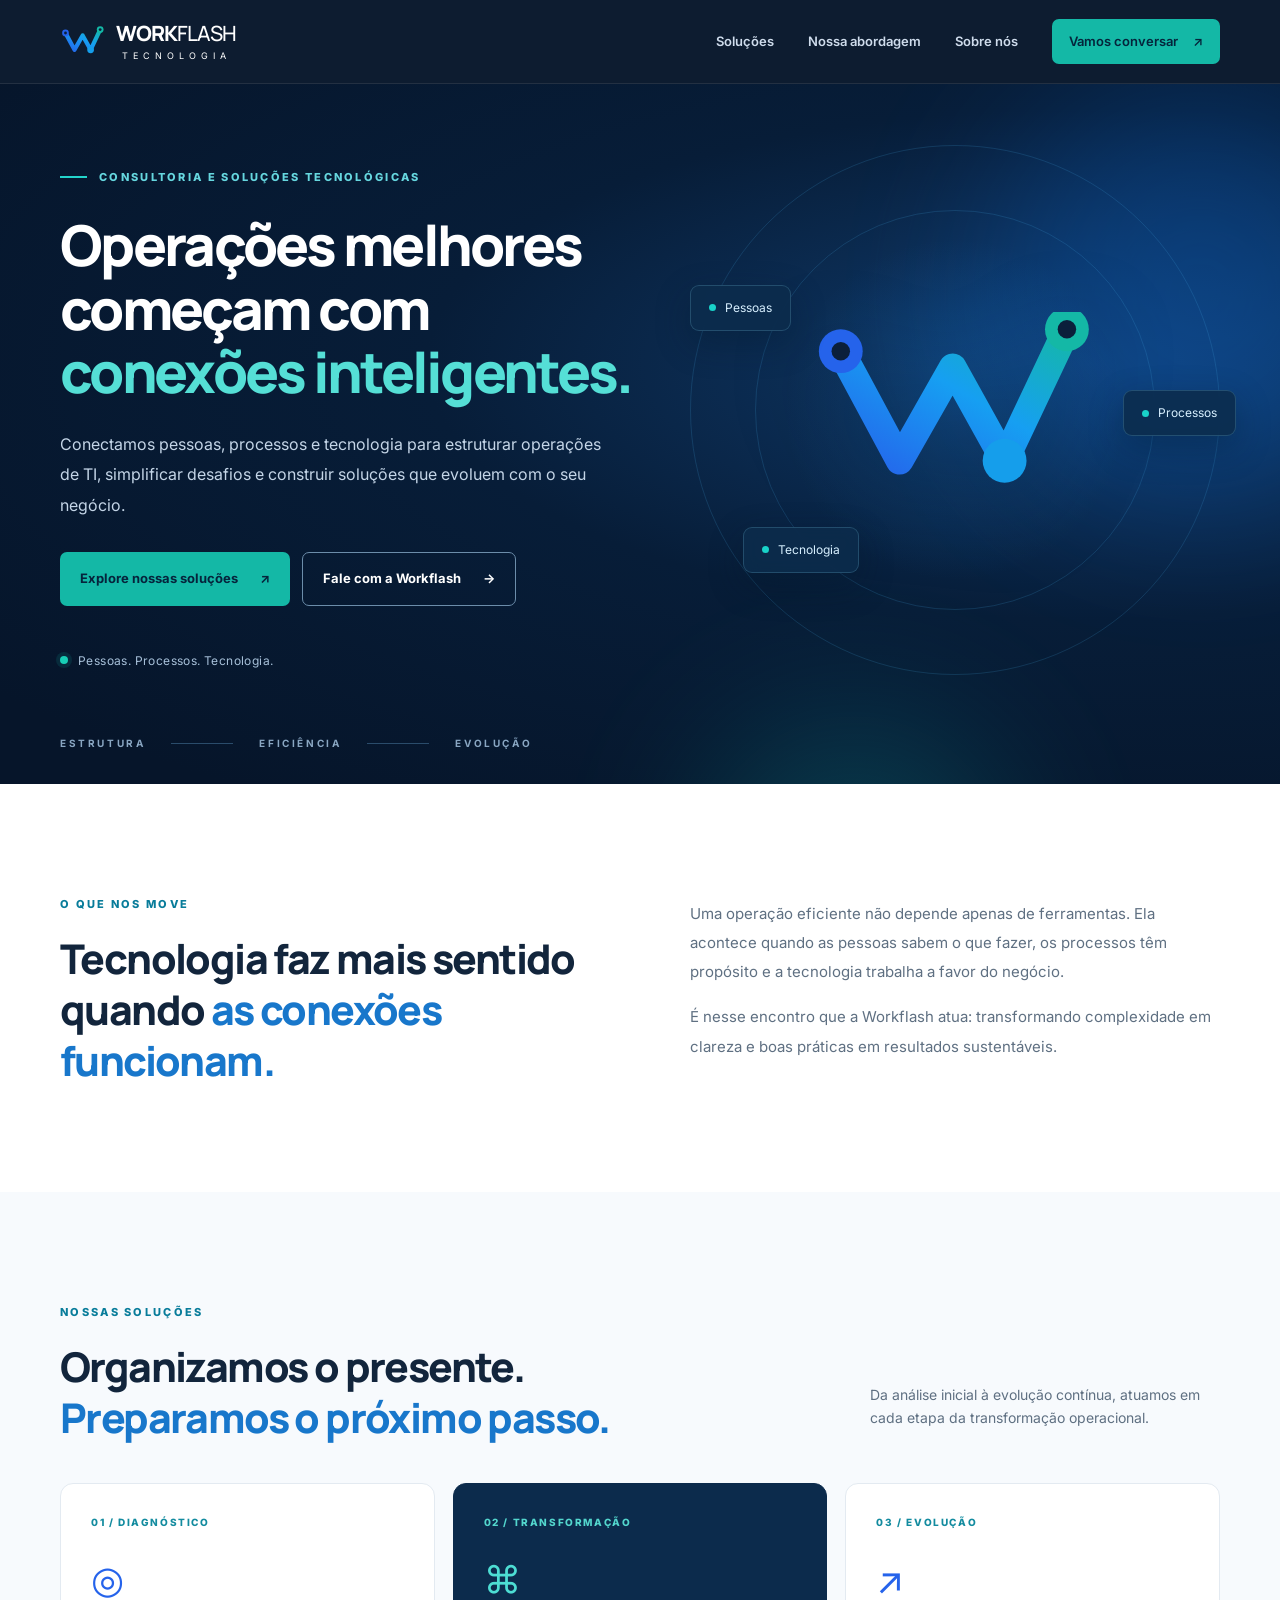
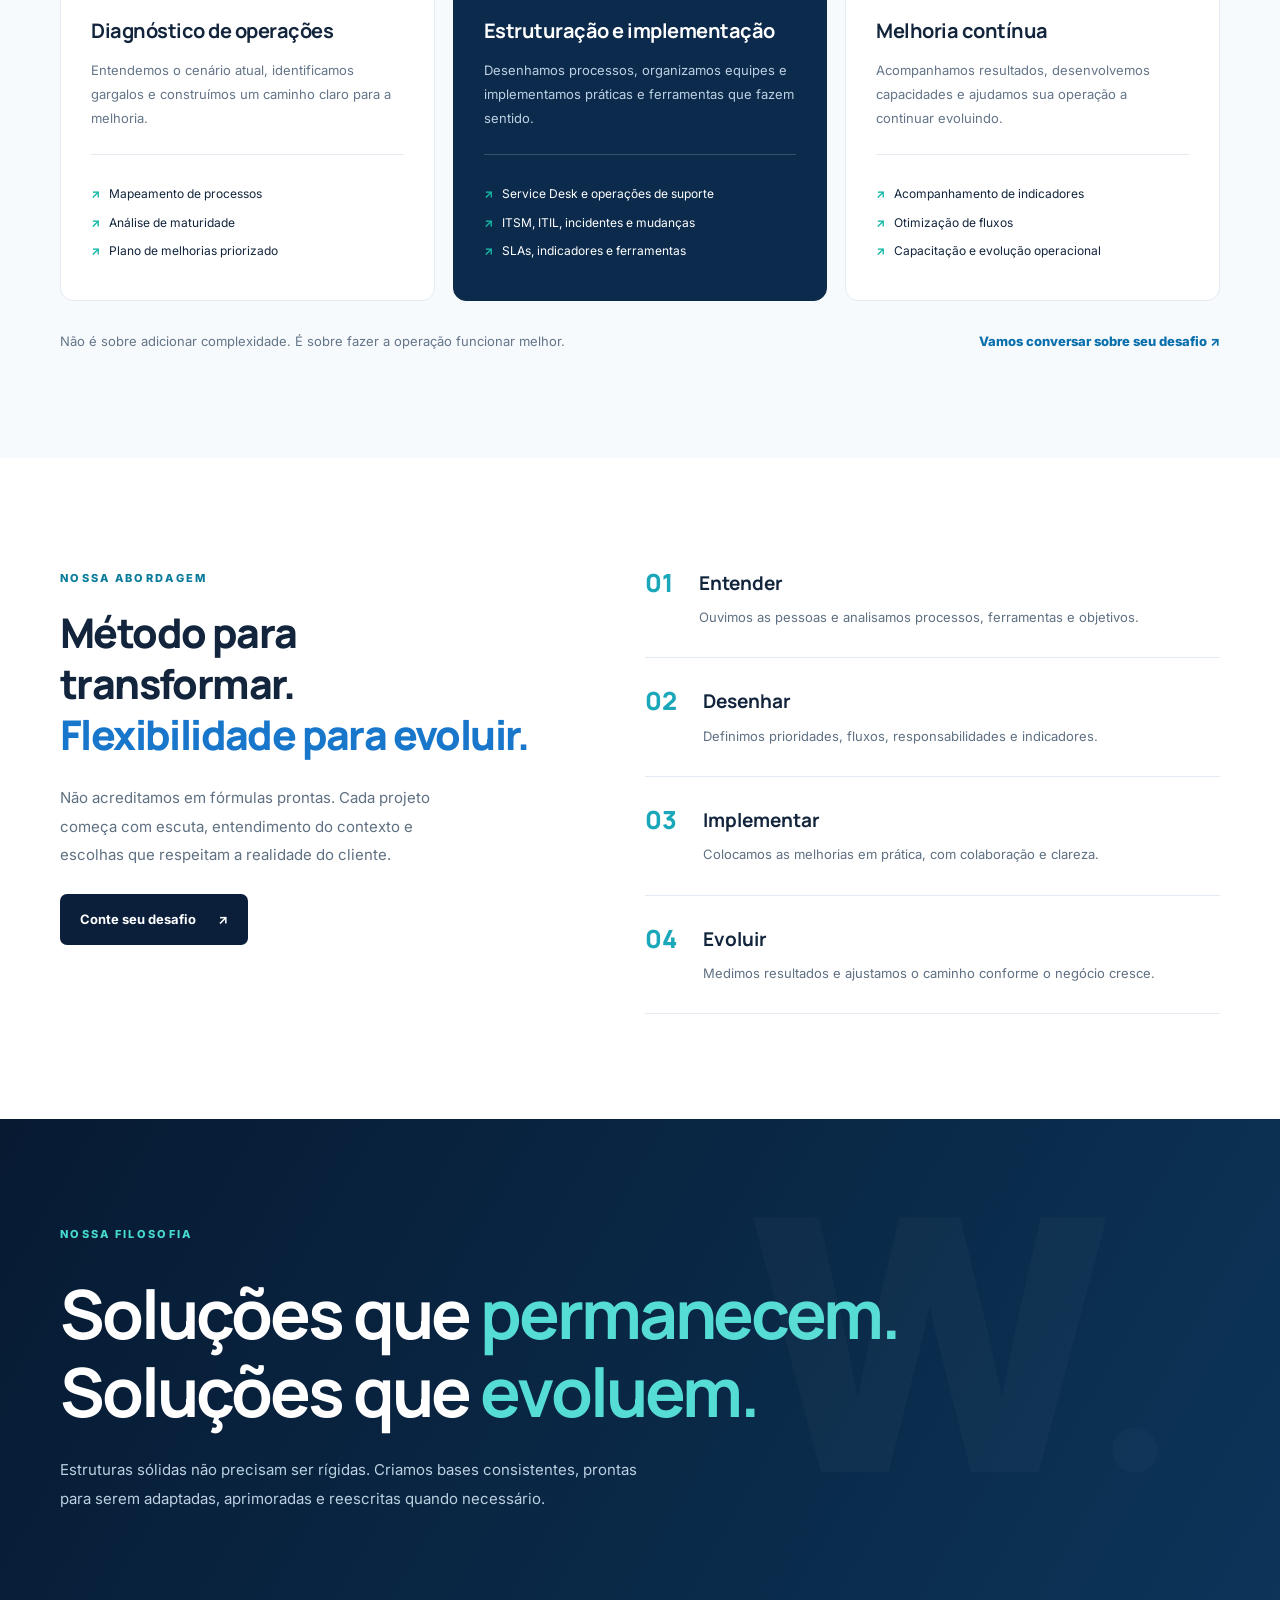
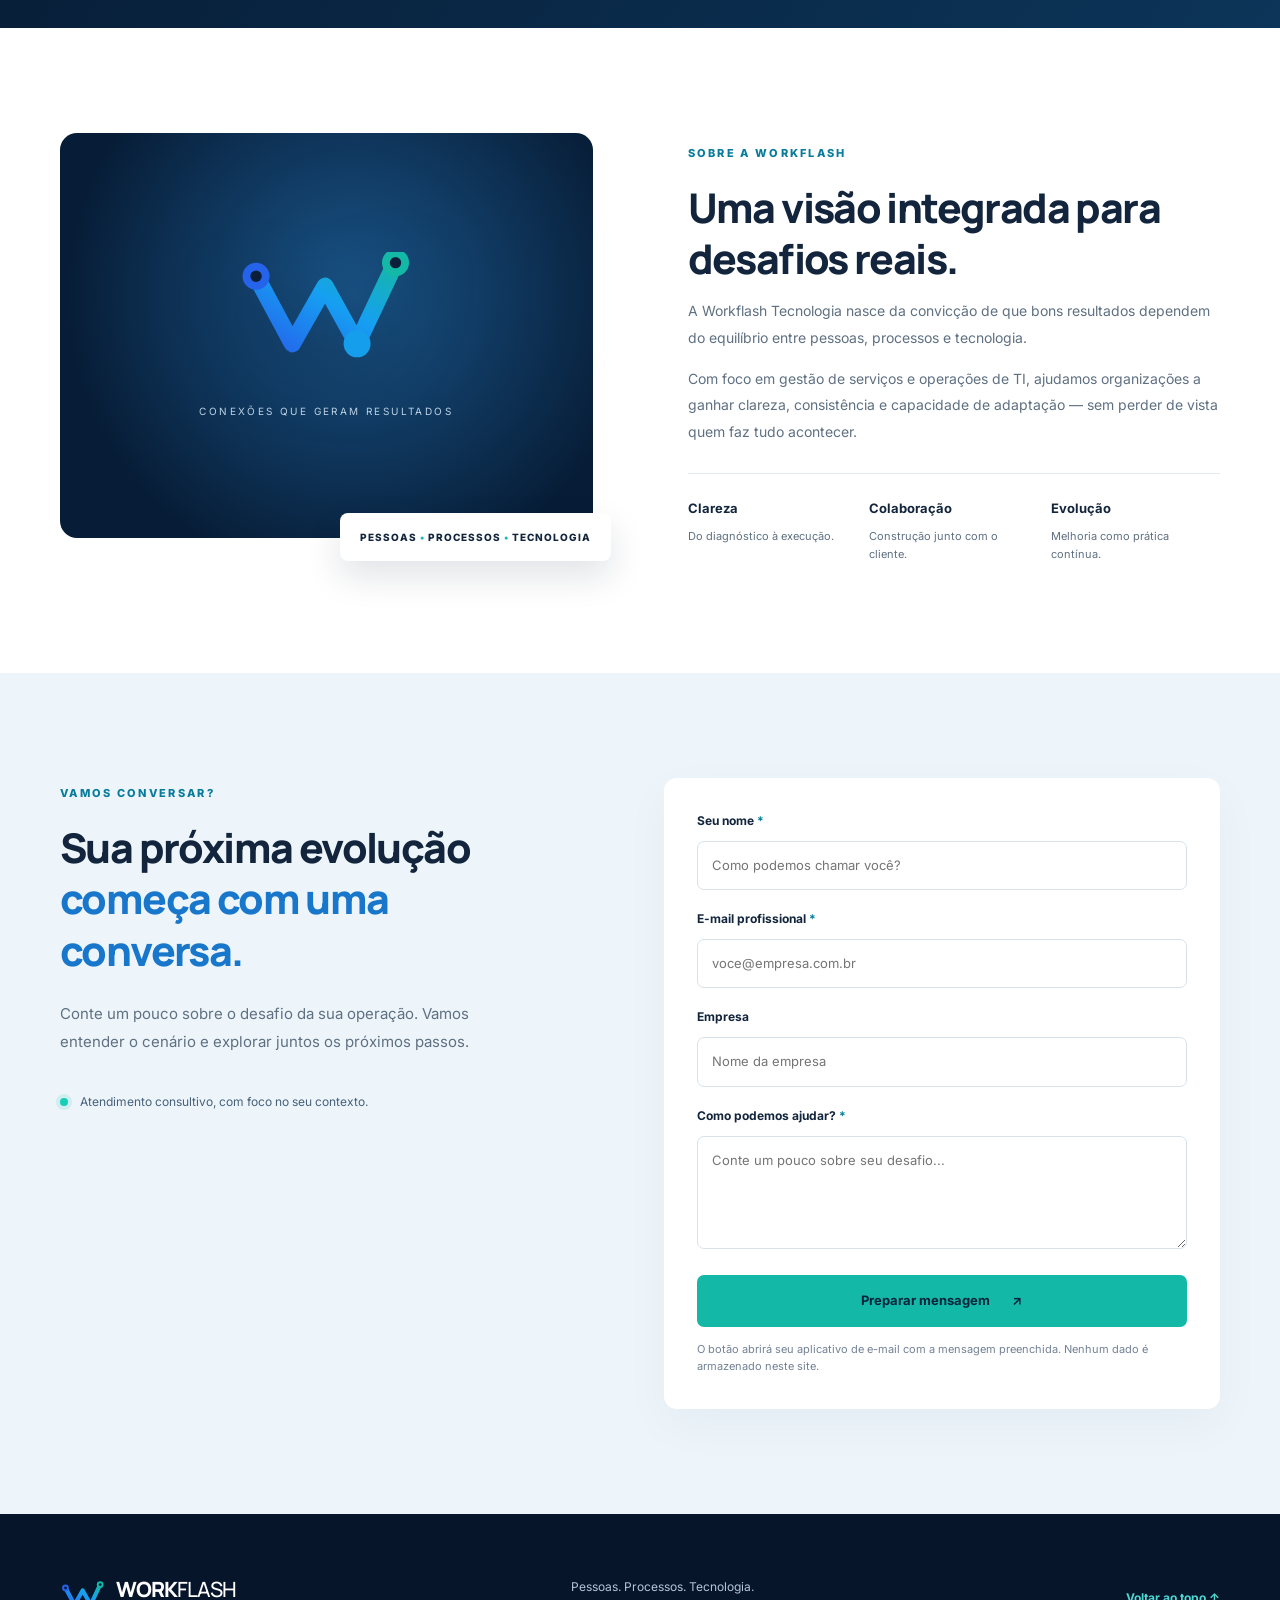
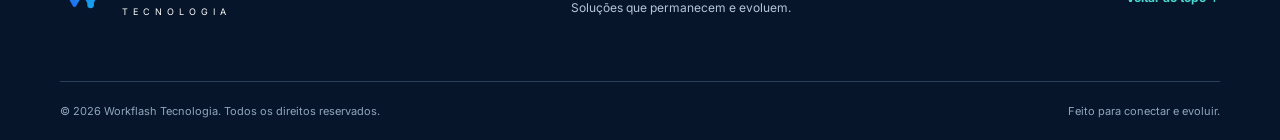
==== index.html @ 6bf83432 "Add files via upload" ====
<!doctype html>
<html lang="pt-BR">
<head>
  <meta charset="utf-8">
  <meta name="viewport" content="width=device-width, initial-scale=1">
  <meta name="theme-color" content="#0B1F3B">
  <meta name="description" content="A Workflash Tecnologia conecta pessoas, processos e tecnologia para estruturar e evoluir operações de TI. Conheça nossas soluções em ITSM, suporte e melhoria contínua.">
  <meta property="og:title" content="Workflash Tecnologia | Pessoas. Processos. Tecnologia.">
  <meta property="og:description" content="Soluções que permanecem e evoluem. Consultoria em processos e operações de TI.">
  <meta property="og:type" content="website">
  <title>Workflash Tecnologia | Soluções que permanecem e evoluem</title>
  <link rel="icon" type="image/svg+xml" href="assets/favicon.svg">
  <link rel="preconnect" href="https://fonts.googleapis.com">
  <link rel="preconnect" href="https://fonts.gstatic.com" crossorigin>
  <link href="https://fonts.googleapis.com/css2?family=Inter:wght@400;500;600;700&family=Manrope:wght@400;500;600;700;800&display=swap" rel="stylesheet">
  <link rel="stylesheet" href="styles.css">
  <script defer src="script.js"></script>
</head>
<body>
  <a class="skip-link" href="#conteudo">Pular para o conteúdo</a>
  <header class="site-header" id="topo">
    <div class="container header-inner">
      <a href="#topo" class="brand" aria-label="Workflash Tecnologia — início">
        <img src="assets/logo-symbol.svg" alt="" width="45" height="45">
        <span class="brand-type"><strong>WORK<span>FLASH</span></strong><small>TECNOLOGIA</small></span>
      </a>
      <button class="menu-toggle" type="button" aria-expanded="false" aria-controls="main-nav" aria-label="Abrir menu"><span></span><span></span><span></span></button>
      <nav class="main-nav" id="main-nav" aria-label="Navegação principal">
        <a href="#solucoes">Soluções</a><a href="#abordagem">Nossa abordagem</a><a href="#sobre">Sobre nós</a><a href="#contato" class="nav-cta">Vamos conversar <span aria-hidden="true">↗</span></a>
      </nav>
    </div>
  </header>
  <main id="conteudo">
    <section class="hero" aria-labelledby="hero-title">
      <div class="hero-glow hero-glow-one"></div><div class="hero-glow hero-glow-two"></div>
      <div class="container hero-grid">
        <div class="hero-copy">
          <span class="eyebrow"><span class="eyebrow-line"></span> CONSULTORIA E SOLUÇÕES TECNOLÓGICAS</span>
          <h1 id="hero-title">Operações melhores começam com <em>conexões inteligentes.</em></h1>
          <p>Conectamos pessoas, processos e tecnologia para estruturar operações de TI, simplificar desafios e construir soluções que evoluem com o seu negócio.</p>
          <div class="hero-actions"><a class="button button-primary" href="#solucoes">Explore nossas soluções <span aria-hidden="true">↗</span></a><a class="button button-outline" href="#contato">Fale com a Workflash <span aria-hidden="true">→</span></a></div>
          <div class="hero-foot"><span class="status-dot"></span> Pessoas. Processos. Tecnologia.</div>
        </div>
        <div class="hero-art" aria-hidden="true">
          <div class="orbit orbit-one"></div><div class="orbit orbit-two"></div>
          <div class="art-halo"></div><img class="hero-mark" src="assets/logo-symbol.svg" alt="">
          <div class="floating-chip chip-one"><span class="chip-dot"></span> Pessoas</div>
          <div class="floating-chip chip-two"><span class="chip-dot"></span> Processos</div>
          <div class="floating-chip chip-three"><span class="chip-dot"></span> Tecnologia</div>
        </div>
      </div>
      <div class="container hero-bottom"><span>ESTRUTURA</span><span class="line"></span><span>EFICIÊNCIA</span><span class="line"></span><span>EVOLUÇÃO</span></div>
    </section>
    <section class="intro section-pad" aria-labelledby="intro-title"><div class="container intro-grid"><div><span class="section-label">O QUE NOS MOVE</span><h2 id="intro-title">Tecnologia faz mais sentido quando <span>as conexões funcionam.</span></h2></div><div class="intro-text"><p>Uma operação eficiente não depende apenas de ferramentas. Ela acontece quando as pessoas sabem o que fazer, os processos têm propósito e a tecnologia trabalha a favor do negócio.</p><p>É nesse encontro que a Workflash atua: transformando complexidade em clareza e boas práticas em resultados sustentáveis.</p></div></div></section>
    <section class="solutions section-pad" id="solucoes" aria-labelledby="solutions-title"><div class="container"><div class="section-heading"><div><span class="section-label">NOSSAS SOLUÇÕES</span><h2 id="solutions-title">Organizamos o presente.<br><span>Preparamos o próximo passo.</span></h2></div><p>Da análise inicial à evolução contínua, atuamos em cada etapa da transformação operacional.</p></div><div class="cards"><article class="service-card"><div class="card-number">01 / DIAGNÓSTICO</div><div class="card-icon">◎</div><h3>Diagnóstico de operações</h3><p>Entendemos o cenário atual, identificamos gargalos e construímos um caminho claro para a melhoria.</p><ul><li>Mapeamento de processos</li><li>Análise de maturidade</li><li>Plano de melhorias priorizado</li></ul></article><article class="service-card featured"><div class="card-number">02 / TRANSFORMAÇÃO</div><div class="card-icon">⌘</div><h3>Estruturação e implementação</h3><p>Desenhamos processos, organizamos equipes e implementamos práticas e ferramentas que fazem sentido.</p><ul><li>Service Desk e operações de suporte</li><li>ITSM, ITIL, incidentes e mudanças</li><li>SLAs, indicadores e ferramentas</li></ul></article><article class="service-card"><div class="card-number">03 / EVOLUÇÃO</div><div class="card-icon">↗</div><h3>Melhoria contínua</h3><p>Acompanhamos resultados, desenvolvemos capacidades e ajudamos sua operação a continuar evoluindo.</p><ul><li>Acompanhamento de indicadores</li><li>Otimização de fluxos</li><li>Capacitação e evolução operacional</li></ul></article></div><div class="solutions-bottom"><span>Não é sobre adicionar complexidade. É sobre fazer a operação funcionar melhor.</span><a href="#contato" class="text-link">Vamos conversar sobre seu desafio <span aria-hidden="true">↗</span></a></div></div></section>
    <section class="approach section-pad" id="abordagem" aria-labelledby="approach-title"><div class="container approach-grid"><div><span class="section-label">NOSSA ABORDAGEM</span><h2 id="approach-title">Método para transformar.<br><span>Flexibilidade para evoluir.</span></h2><p>Não acreditamos em fórmulas prontas. Cada projeto começa com escuta, entendimento do contexto e escolhas que respeitam a realidade do cliente.</p><a href="#contato" class="button button-dark">Conte seu desafio <span aria-hidden="true">↗</span></a></div><div class="steps"><div class="step"><span>01</span><div><h3>Entender</h3><p>Ouvimos as pessoas e analisamos processos, ferramentas e objetivos.</p></div></div><div class="step"><span>02</span><div><h3>Desenhar</h3><p>Definimos prioridades, fluxos, responsabilidades e indicadores.</p></div></div><div class="step"><span>03</span><div><h3>Implementar</h3><p>Colocamos as melhorias em prática, com colaboração e clareza.</p></div></div><div class="step"><span>04</span><div><h3>Evoluir</h3><p>Medimos resultados e ajustamos o caminho conforme o negócio cresce.</p></div></div></div></div></section>
    <section class="statement"><div class="container statement-inner"><span class="section-label">NOSSA FILOSOFIA</span><h2>Soluções que <span>permanecem.</span><br>Soluções que <span>evoluem.</span></h2><p>Estruturas sólidas não precisam ser rígidas. Criamos bases consistentes, prontas para serem adaptadas, aprimoradas e reescritas quando necessário.</p><div class="statement-decoration" aria-hidden="true">W<span>●</span></div></div></section>
    <section class="about section-pad" id="sobre" aria-labelledby="about-title"><div class="container about-grid"><div class="about-visual" aria-hidden="true"><div class="about-panel"><img src="assets/logo-symbol.svg" alt=""><span>CONEXÕES QUE GERAM RESULTADOS</span></div><div class="about-tag">PESSOAS <span>•</span> PROCESSOS <span>•</span> TECNOLOGIA</div></div><div class="about-copy"><span class="section-label">SOBRE A WORKFLASH</span><h2 id="about-title">Uma visão integrada para desafios reais.</h2><p>A Workflash Tecnologia nasce da convicção de que bons resultados dependem do equilíbrio entre pessoas, processos e tecnologia.</p><p>Com foco em gestão de serviços e operações de TI, ajudamos organizações a ganhar clareza, consistência e capacidade de adaptação — sem perder de vista quem faz tudo acontecer.</p><div class="about-values"><div><strong>Clareza</strong><span>Do diagnóstico à execução.</span></div><div><strong>Colaboração</strong><span>Construção junto com o cliente.</span></div><div><strong>Evolução</strong><span>Melhoria como prática contínua.</span></div></div></div></div></section>
    <section class="contact section-pad" id="contato" aria-labelledby="contact-title"><div class="container contact-grid"><div><span class="section-label">VAMOS CONVERSAR?</span><h2 id="contact-title">Sua próxima evolução <span>começa com uma conversa.</span></h2><p>Conte um pouco sobre o desafio da sua operação. Vamos entender o cenário e explorar juntos os próximos passos.</p><div class="contact-note"><span class="status-dot"></span> Atendimento consultivo, com foco no seu contexto.</div></div><form id="contact-form" class="contact-form"><label for="name">Seu nome <span>*</span></label><input id="name" name="name" type="text" autocomplete="name" required maxlength="120" placeholder="Como podemos chamar você?"><label for="email">E-mail profissional <span>*</span></label><input id="email" name="email" type="email" autocomplete="email" required maxlength="200" placeholder="voce@empresa.com.br"><label for="company">Empresa</label><input id="company" name="company" type="text" autocomplete="organization" maxlength="150" placeholder="Nome da empresa"><label for="message">Como podemos ajudar? <span>*</span></label><textarea id="message" name="message" rows="4" required maxlength="3000" placeholder="Conte um pouco sobre seu desafio..."></textarea><button type="submit" class="button button-primary">Preparar mensagem <span aria-hidden="true">↗</span></button><p class="form-note">O botão abrirá seu aplicativo de e-mail com a mensagem preenchida. Nenhum dado é armazenado neste site.</p></form></div></section>
  </main>
  <footer class="footer"><div class="container footer-top"><a href="#topo" class="brand footer-brand" aria-label="Workflash Tecnologia — voltar ao topo"><img src="assets/logo-symbol.svg" alt="" width="46" height="46"><span class="brand-type"><strong>WORK<span>FLASH</span></strong><small>TECNOLOGIA</small></span></a><p>Pessoas. Processos. Tecnologia.<br>Soluções que permanecem e evoluem.</p><a href="#topo" class="back-top">Voltar ao topo ↑</a></div><div class="container footer-bottom"><span>© <span id="year"></span> Workflash Tecnologia. Todos os direitos reservados.</span><span>Feito para conectar e evoluir.</span></div></footer>
</body>
</html>
---- styles.css ----
:root{--navy:#0B1F3B;--navy-dark:#06152A;--blue:#2563EB;--turquoise:#14B8A6;--ice:#E6F4FF;--ink:#12253C;--muted:#5F7082;--line:#E3EAF1;--white:#fff;--bg:#F7FAFD}*{box-sizing:border-box}html{scroll-behavior:smooth;scroll-padding-top:85px}body{margin:0;font-family:Inter,Arial,sans-serif;color:var(--ink);background:#fff;line-height:1.65}a{color:inherit;text-decoration:none}button,input,textarea{font:inherit}button{cursor:pointer}img{max-width:100%}.container{width:min(1160px,calc(100% - 48px));margin:auto}.skip-link{position:absolute;top:-80px;left:12px;background:#fff;color:#000;padding:12px;z-index:100}.skip-link:focus{top:12px}.site-header{position:sticky;top:0;z-index:20;background:rgba(6,21,42,.97);backdrop-filter:blur(16px);border-bottom:1px solid rgba(255,255,255,.09)}.header-inner{height:83px;display:flex;align-items:center;justify-content:space-between;gap:24px}.brand{display:flex;align-items:center;gap:10px;color:white;flex-shrink:0}.brand img{width:46px;height:46px}.brand-type{display:flex;flex-direction:column;line-height:1}.brand-type strong{font-family:Manrope,sans-serif;font-size:21px;letter-spacing:-1px;font-weight:800}.brand-type strong span{font-weight:500}.brand-type small{font-size:9px;letter-spacing:5px;margin-top:7px;text-align:center}.main-nav{display:flex;align-items:center;gap:34px}.main-nav a{color:#CFDCEC;font-size:13px;font-weight:600;transition:color .2s}.main-nav a:hover,.main-nav a:focus-visible{color:#40D8CE}.main-nav .nav-cta{background:var(--turquoise);color:#05243B;padding:12px 17px;border-radius:7px}.nav-cta span{margin-left:12px}.menu-toggle{display:none}.hero{position:relative;overflow:hidden;background:radial-gradient(ellipse at 85% 40%,#103B6C 0%,#071D38 43%,#06152A 90%);color:white}.hero-glow{position:absolute;border-radius:50%;pointer-events:none;filter:blur(80px);opacity:.23}.hero-glow-one{width:420px;height:420px;background:#0B77F6;right:-130px;top:0}.hero-glow-two{width:300px;height:300px;background:#12BDB9;left:55%;bottom:-240px}.hero-grid{min-height:615px;display:grid;grid-template-columns:1.05fr .95fr;align-items:center;gap:45px;position:relative}.hero-copy{padding:75px 0 65px;position:relative;z-index:2}.eyebrow,.section-label{display:inline-flex;align-items:center;gap:12px;font-size:11px;letter-spacing:2.3px;font-weight:800}.eyebrow{color:#66D7DF}.eyebrow-line{height:2px;width:27px;background:#23D4CB}.hero h1,h2,h3{font-family:Manrope,sans-serif}.hero h1{font-size:clamp(42px,4.4vw,64px);line-height:1.13;letter-spacing:-2.7px;margin:27px 0 25px;font-weight:800}.hero h1 em{font-style:normal;color:#55DFD6}.hero-copy>p{color:#C4D5E7;max-width:560px;font-size:16px;line-height:1.9}.hero-actions{display:flex;gap:12px;flex-wrap:wrap;margin-top:32px}.button{border:0;display:inline-flex;align-items:center;justify-content:center;gap:22px;border-radius:7px;padding:15px 20px;font-size:13px;font-weight:700;transition:transform .2s,background .2s}.button:hover{transform:translateY(-2px)}.button-primary{background:var(--turquoise);color:#06243C}.button-primary:hover{background:#34D5C7}.button-outline{border:1px solid #6C8DAA;color:white}.button-outline:hover{background:rgba(255,255,255,.09)}.hero-foot{display:flex;align-items:center;gap:10px;margin-top:45px;font-size:12px;color:#A7C0D9;letter-spacing:.4px}.status-dot{display:inline-block;width:8px;height:8px;background:#18CEB6;border-radius:50%;box-shadow:0 0 0 4px rgba(20,184,166,.13);flex-shrink:0}.hero-art{position:relative;min-height:480px;display:flex;align-items:center;justify-content:center}.art-halo{position:absolute;width:345px;height:345px;border-radius:50%;background:radial-gradient(circle,rgba(24,130,227,.23),transparent 70%)}.orbit{position:absolute;border:1px solid rgba(73,177,237,.17);border-radius:50%}.orbit-one{width:400px;height:400px}.orbit-two{width:530px;height:530px}.hero-mark{position:relative;width:300px;filter:drop-shadow(0 25px 45px rgba(0,0,0,.3))}.floating-chip{position:absolute;border:1px solid rgba(131,213,238,.2);border-radius:9px;background:rgba(12,44,76,.87);backdrop-filter:blur(8px);padding:12px 18px;font-size:12px;color:#D8F0FF;display:flex;align-items:center;gap:9px;box-shadow:0 12px 35px #00172a55}.chip-dot{width:7px;height:7px;border-radius:50%;background:#19D2C9}.chip-one{left:0;top:24%}.chip-two{right:-3%;top:46%}.chip-three{left:10%;bottom:16%}.hero-bottom{position:relative;display:flex;align-items:center;gap:26px;color:#89A6C2;letter-spacing:2.6px;font-size:10px;font-weight:700;padding:0 0 32px}.hero-bottom .line{height:1px;background:#2A4C6B;width:62px}.section-pad{padding:105px 0}.section-label{color:#087C9A;margin-bottom:20px}.intro-grid{display:grid;grid-template-columns:1fr 1fr;gap:100px;align-items:center}.intro h2,.section-heading h2,.approach h2,.about h2,.contact h2{font-size:clamp(31px,3.2vw,46px);line-height:1.25;letter-spacing:-1.6px;margin:0;font-weight:800}.intro h2 span,.section-heading h2 span,.approach h2 span,.contact h2 span{color:#1877CB}.intro-text p{font-size:15px;line-height:1.95;color:var(--muted);margin:0 0 16px}.solutions{background:var(--bg)}.section-heading{display:flex;align-items:end;justify-content:space-between;gap:40px;margin-bottom:40px}.section-heading>p{max-width:350px;color:var(--muted);font-size:14px}.cards{display:grid;grid-template-columns:repeat(3,1fr);gap:18px}.service-card{background:#fff;border:1px solid var(--line);border-radius:13px;padding:30px;min-height:415px;transition:transform .2s,box-shadow .2s}.service-card:hover{transform:translateY(-5px);box-shadow:0 18px 35px rgba(7,30,57,.08)}.service-card.featured{background:#0C2B4C;color:#fff;border-color:#0C2B4C}.card-number{font-size:10px;letter-spacing:1.6px;font-weight:800;color:#138B9F}.featured .card-number{color:#53D6CD}.card-icon{font-size:38px;color:var(--blue);margin:29px 0 19px;line-height:1}.featured .card-icon{color:#4DDDD3}.service-card h3{font-size:20px;line-height:1.4;margin:0 0 13px;letter-spacing:-.5px}.service-card p{font-size:13px;color:#647589;line-height:1.85}.featured p{color:#BDD0E2}.service-card ul{list-style:none;margin:24px 0 0;padding:20px 0 0;border-top:1px solid var(--line)}.featured ul{border-color:#33516D}.service-card li{font-size:12px;margin:9px 0;display:flex;gap:9px;align-items:baseline}.service-card li:before{content:'↗';color:var(--turquoise);font-weight:700}.solutions-bottom{display:flex;justify-content:space-between;gap:20px;align-items:center;margin-top:30px;font-size:13px;color:#637588}.text-link{font-weight:800;color:#096FAD}.approach-grid{display:grid;grid-template-columns:.9fr 1.1fr;gap:115px}.approach-grid>div:first-child>p{font-size:15px;color:var(--muted);line-height:1.9;max-width:420px;margin:24px 0}.button-dark{background:var(--navy);color:#fff}.steps{padding-top:5px}.step{display:flex;gap:26px;padding:0 0 28px;margin-bottom:28px;border-bottom:1px solid var(--line)}.step:last-child{margin-bottom:0}.step>span{font-family:Manrope,sans-serif;font-size:25px;font-weight:800;color:#19A7B9;line-height:1.2}.step h3{font-size:19px;margin:0 0 7px}.step p{color:var(--muted);font-size:13px;margin:0;line-height:1.8}.statement{background:linear-gradient(120deg,#071A32,#0C3559);color:#fff;overflow:hidden}.statement-inner{position:relative;padding:100px 0}.statement .section-label{color:#47DAD0}.statement h2{font-size:clamp(38px,5.3vw,72px);line-height:1.16;letter-spacing:-3px;margin:10px 0 25px}.statement h2 span{color:#55DCD4}.statement p{color:#BBD0E0;max-width:600px;font-size:15px;line-height:1.9}.statement-decoration{position:absolute;right:5%;top:10%;font-size:350px;font-weight:800;line-height:1;color:#ffffff06;pointer-events:none}.statement-decoration span{font-size:60px}.about-grid{display:grid;grid-template-columns:1fr 1fr;gap:95px;align-items:center}.about-visual{min-height:435px;position:relative}.about-panel{background:radial-gradient(circle at 55% 40%,#195488,#071D37 75%);border-radius:17px;height:405px;display:flex;align-items:center;justify-content:center;flex-direction:column;gap:30px;overflow:hidden}.about-panel img{width:185px;filter:drop-shadow(0 20px 35px #0004)}.about-panel>span{font-size:10px;letter-spacing:2.4px;color:#BED4E8}.about-tag{position:absolute;bottom:7px;right:-18px;background:#fff;box-shadow:0 15px 35px #0b1f3b20;border-radius:8px;padding:16px 20px;font-size:10px;letter-spacing:1px;font-weight:800}.about-tag span{color:#15BDB6}.about-copy p{color:var(--muted);font-size:14px;line-height:1.9}.about-values{display:grid;grid-template-columns:repeat(3,1fr);gap:13px;border-top:1px solid var(--line);margin-top:28px;padding-top:24px}.about-values div{display:flex;flex-direction:column;gap:7px}.about-values strong{font-size:13px}.about-values span{font-size:11px;color:var(--muted)}.contact{background:#EDF5FB}.contact-grid{display:grid;grid-template-columns:.95fr 1.05fr;gap:100px;align-items:start}.contact h2{max-width:460px}.contact-grid>div>p{color:var(--muted);line-height:1.9;font-size:15px;max-width:420px;margin:24px 0}.contact-note{font-size:12px;display:flex;align-items:center;gap:12px;color:#47617A;margin-top:35px}.contact-form{display:flex;flex-direction:column;gap:10px;padding:33px;background:#fff;border-radius:13px;box-shadow:0 16px 48px #0b1f3b0a}.contact-form label{font-size:12px;font-weight:700}.contact-form label span{color:#087F97}.contact-form input,.contact-form textarea{border:1px solid #D7E2EB;border-radius:7px;padding:13px 14px;outline:none;color:var(--ink);background:#fff;font-size:13px;margin-bottom:9px;width:100%}.contact-form input:focus,.contact-form textarea:focus{border-color:#1E8CCF;box-shadow:0 0 0 3px #2563eb17}.contact-form textarea{resize:vertical}.contact-form .button{width:100%;margin-top:7px}.form-note{font-size:11px;color:#728195;line-height:1.6;margin:4px 0 0}.footer{background:var(--navy-dark);color:#fff}.footer-top{padding:50px 0;display:flex;align-items:center;justify-content:space-between;gap:25px}.footer-top p{font-size:12px;color:#B5C6D8;line-height:1.8}.back-top{font-size:12px;color:#4CD8D0;font-weight:700}.footer-bottom{padding:20px 0;border-top:1px solid #29405B;display:flex;justify-content:space-between;gap:20px;color:#90A6BB;font-size:11px}@media(max-width:1000px){.hero-grid{gap:15px}.hero-mark{width:235px}.orbit-one{width:320px;height:320px}.orbit-two{width:420px;height:420px}.intro-grid,.approach-grid,.about-grid,.contact-grid{gap:50px}.service-card{padding:23px}}@media(max-width:760px){.container{width:min(100% - 36px,560px)}.header-inner{height:70px}.brand img{width:40px;height:40px}.brand-type strong{font-size:18px}.brand-type small{font-size:8px;letter-spacing:4px}.menu-toggle{display:flex;flex-direction:column;justify-content:center;gap:5px;width:44px;height:44px;background:transparent;border:0;padding:9px}.menu-toggle span{display:block;height:2px;width:25px;background:#fff;border-radius:3px}.main-nav{display:none;position:absolute;left:0;right:0;top:70px;background:#081B33;padding:18px;flex-direction:column;align-items:stretch;gap:0;border-top:1px solid #27415B}.main-nav.is-open{display:flex}.main-nav a{padding:13px 10px}.main-nav .nav-cta{text-align:center;margin-top:8px}.hero-grid{display:flex;flex-direction:column;gap:0;min-height:0}.hero-copy{padding:75px 0 10px}.hero h1{font-size:clamp(38px,9vw,56px);letter-spacing:-1.9px}.hero-copy>p{font-size:14px}.hero-foot{margin-top:30px}.hero-art{min-height:340px;width:100%}.hero-mark{width:190px}.orbit-one{width:280px;height:280px}.orbit-two{width:360px;height:360px}.floating-chip{padding:9px 11px;font-size:10px}.chip-one{left:0}.chip-two{right:0}.chip-three{left:5%;bottom:12%}.hero-bottom{gap:13px;font-size:8px;letter-spacing:1.3px}.hero-bottom .line{width:20px}.section-pad{padding:72px 0}.intro-grid,.approach-grid,.about-grid,.contact-grid{grid-template-columns:1fr;gap:32px}.section-heading{display:block}.section-heading>p{margin-top:20px}.cards{grid-template-columns:1fr}.service-card{min-height:0}.solutions-bottom{flex-direction:column;align-items:flex-start}.statement-inner{padding:78px 0}.statement-decoration{right:-100px;font-size:270px}.about-visual{min-height:340px}.about-panel{height:320px}.about-tag{right:0;bottom:0}.about-values{gap:8px}.contact-form{padding:23px}.footer-top,.footer-bottom{flex-direction:column;align-items:flex-start}.footer-top{gap:15px}.footer-bottom{gap:6px}}@media(prefers-reduced-motion:reduce){html{scroll-behavior:auto}*,*:before,*:after{transition:none!important;animation:none!important}}
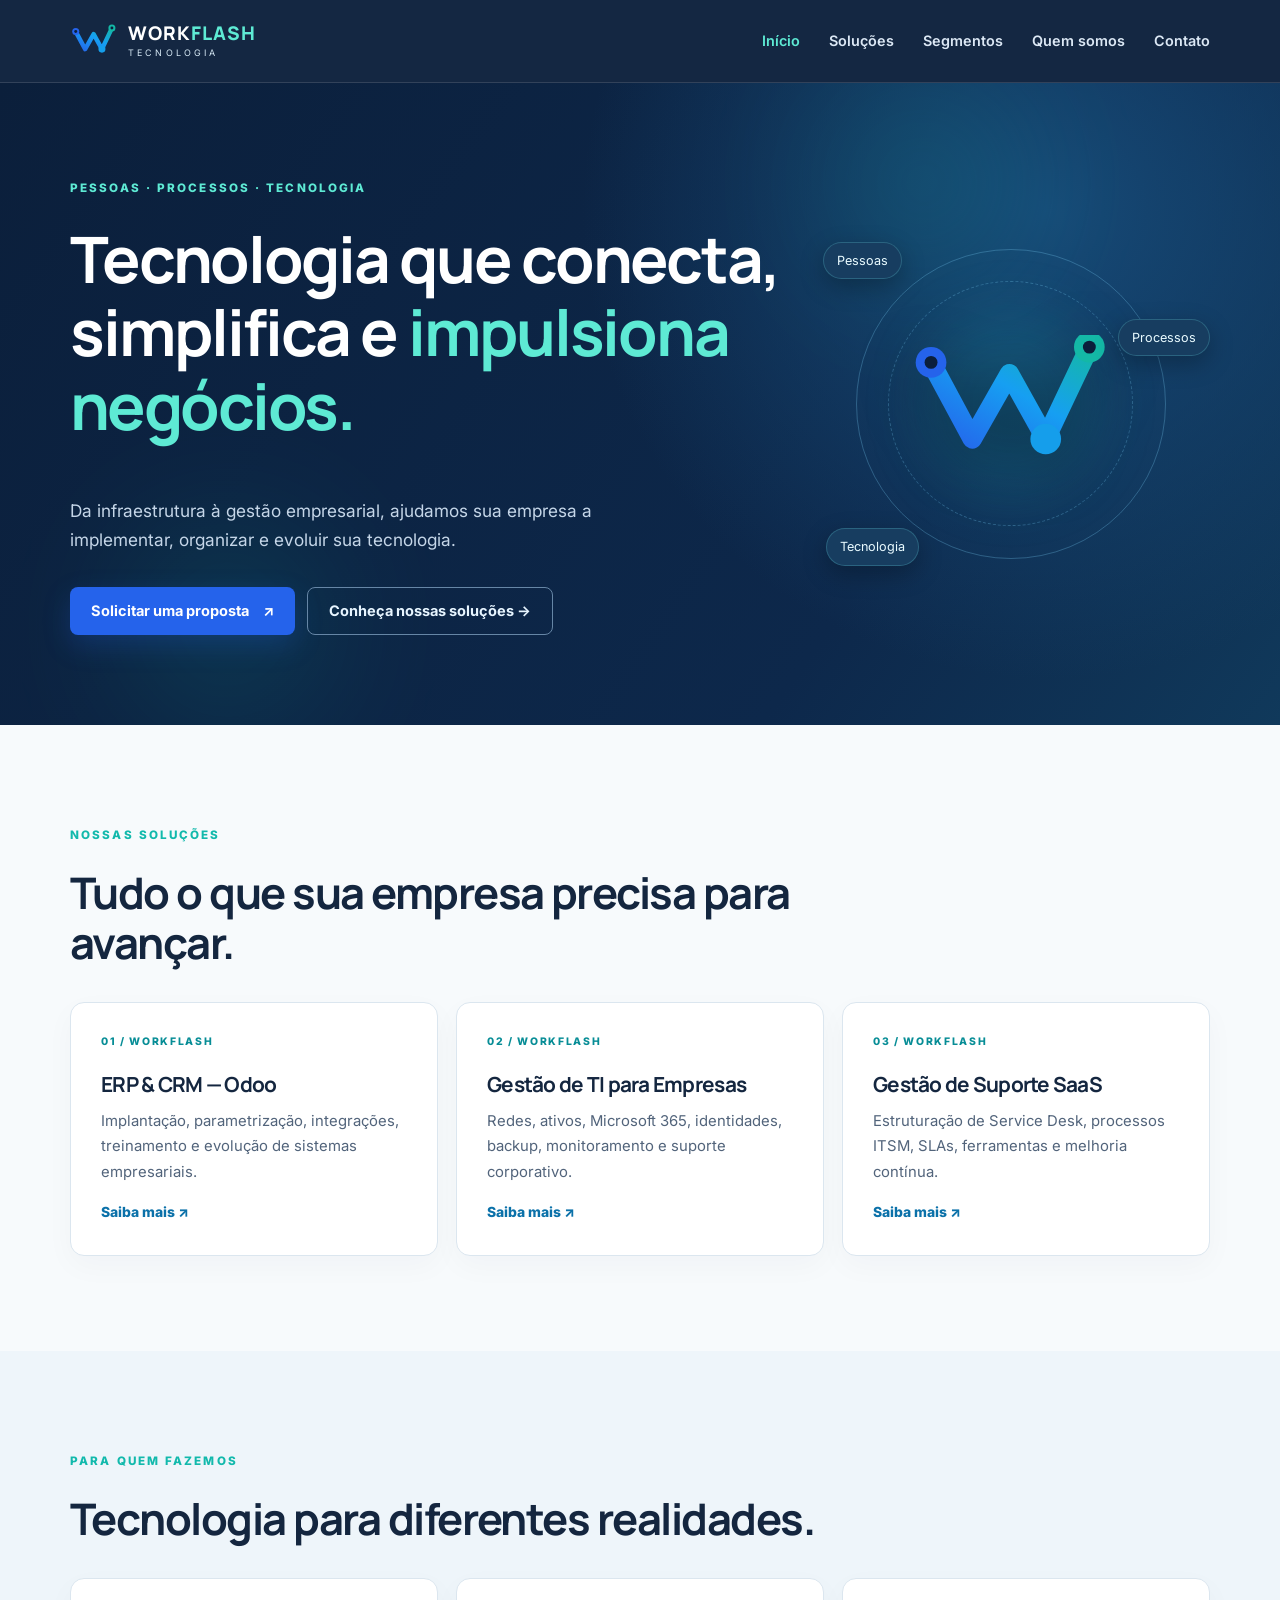
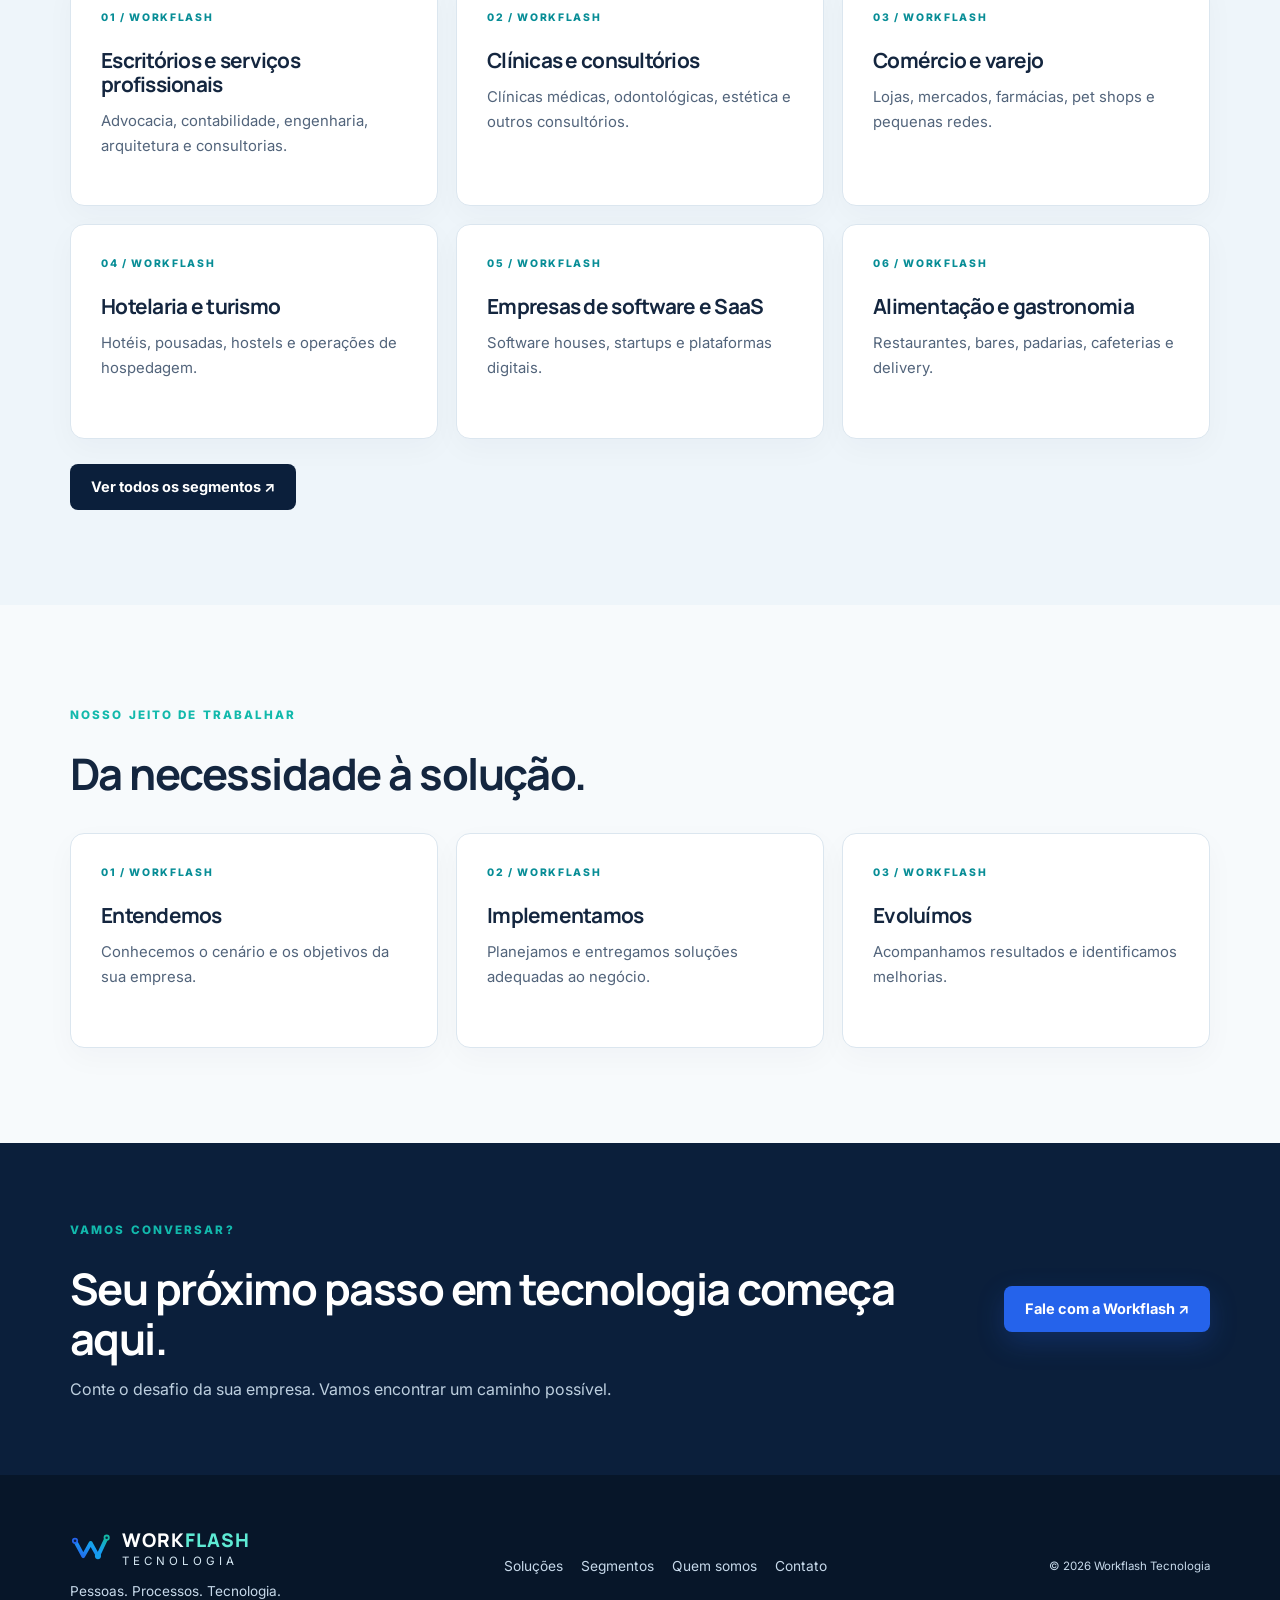
==== commit 1632a6cf: "Workflash 2.0 - Novo site institucional" ====
--- a/index.html
+++ b/index.html
@@ -1,63 +1 @@
-<!doctype html>
-<html lang="pt-BR">
-<head>
-  <meta charset="utf-8">
-  <meta name="viewport" content="width=device-width, initial-scale=1">
-  <meta name="theme-color" content="#0B1F3B">
-  <meta name="description" content="A Workflash Tecnologia conecta pessoas, processos e tecnologia para estruturar e evoluir operações de TI. Conheça nossas soluções em ITSM, suporte e melhoria contínua.">
-  <meta property="og:title" content="Workflash Tecnologia | Pessoas. Processos. Tecnologia.">
-  <meta property="og:description" content="Soluções que permanecem e evoluem. Consultoria em processos e operações de TI.">
-  <meta property="og:type" content="website">
-  <title>Workflash Tecnologia | Soluções que permanecem e evoluem</title>
-  <link rel="icon" type="image/svg+xml" href="assets/favicon.svg">
-  <link rel="preconnect" href="https://fonts.googleapis.com">
-  <link rel="preconnect" href="https://fonts.gstatic.com" crossorigin>
-  <link href="https://fonts.googleapis.com/css2?family=Inter:wght@400;500;600;700&family=Manrope:wght@400;500;600;700;800&display=swap" rel="stylesheet">
-  <link rel="stylesheet" href="styles.css">
-  <script defer src="script.js"></script>
-</head>
-<body>
-  <a class="skip-link" href="#conteudo">Pular para o conteúdo</a>
-  <header class="site-header" id="topo">
-    <div class="container header-inner">
-      <a href="#topo" class="brand" aria-label="Workflash Tecnologia — início">
-        <img src="assets/logo-symbol.svg" alt="" width="45" height="45">
-        <span class="brand-type"><strong>WORK<span>FLASH</span></strong><small>TECNOLOGIA</small></span>
-      </a>
-      <button class="menu-toggle" type="button" aria-expanded="false" aria-controls="main-nav" aria-label="Abrir menu"><span></span><span></span><span></span></button>
-      <nav class="main-nav" id="main-nav" aria-label="Navegação principal">
-        <a href="#solucoes">Soluções</a><a href="#abordagem">Nossa abordagem</a><a href="#sobre">Sobre nós</a><a href="#contato" class="nav-cta">Vamos conversar <span aria-hidden="true">↗</span></a>
-      </nav>
-    </div>
-  </header>
-  <main id="conteudo">
-    <section class="hero" aria-labelledby="hero-title">
-      <div class="hero-glow hero-glow-one"></div><div class="hero-glow hero-glow-two"></div>
-      <div class="container hero-grid">
-        <div class="hero-copy">
-          <span class="eyebrow"><span class="eyebrow-line"></span> CONSULTORIA E SOLUÇÕES TECNOLÓGICAS</span>
-          <h1 id="hero-title">Operações melhores começam com <em>conexões inteligentes.</em></h1>
-          <p>Conectamos pessoas, processos e tecnologia para estruturar operações de TI, simplificar desafios e construir soluções que evoluem com o seu negócio.</p>
-          <div class="hero-actions"><a class="button button-primary" href="#solucoes">Explore nossas soluções <span aria-hidden="true">↗</span></a><a class="button button-outline" href="#contato">Fale com a Workflash <span aria-hidden="true">→</span></a></div>
-          <div class="hero-foot"><span class="status-dot"></span> Pessoas. Processos. Tecnologia.</div>
-        </div>
-        <div class="hero-art" aria-hidden="true">
-          <div class="orbit orbit-one"></div><div class="orbit orbit-two"></div>
-          <div class="art-halo"></div><img class="hero-mark" src="assets/logo-symbol.svg" alt="">
-          <div class="floating-chip chip-one"><span class="chip-dot"></span> Pessoas</div>
-          <div class="floating-chip chip-two"><span class="chip-dot"></span> Processos</div>
-          <div class="floating-chip chip-three"><span class="chip-dot"></span> Tecnologia</div>
-        </div>
-      </div>
-      <div class="container hero-bottom"><span>ESTRUTURA</span><span class="line"></span><span>EFICIÊNCIA</span><span class="line"></span><span>EVOLUÇÃO</span></div>
-    </section>
-    <section class="intro section-pad" aria-labelledby="intro-title"><div class="container intro-grid"><div><span class="section-label">O QUE NOS MOVE</span><h2 id="intro-title">Tecnologia faz mais sentido quando <span>as conexões funcionam.</span></h2></div><div class="intro-text"><p>Uma operação eficiente não depende apenas de ferramentas. Ela acontece quando as pessoas sabem o que fazer, os processos têm propósito e a tecnologia trabalha a favor do negócio.</p><p>É nesse encontro que a Workflash atua: transformando complexidade em clareza e boas práticas em resultados sustentáveis.</p></div></div></section>
-    <section class="solutions section-pad" id="solucoes" aria-labelledby="solutions-title"><div class="container"><div class="section-heading"><div><span class="section-label">NOSSAS SOLUÇÕES</span><h2 id="solutions-title">Organizamos o presente.<br><span>Preparamos o próximo passo.</span></h2></div><p>Da análise inicial à evolução contínua, atuamos em cada etapa da transformação operacional.</p></div><div class="cards"><article class="service-card"><div class="card-number">01 / DIAGNÓSTICO</div><div class="card-icon">◎</div><h3>Diagnóstico de operações</h3><p>Entendemos o cenário atual, identificamos gargalos e construímos um caminho claro para a melhoria.</p><ul><li>Mapeamento de processos</li><li>Análise de maturidade</li><li>Plano de melhorias priorizado</li></ul></article><article class="service-card featured"><div class="card-number">02 / TRANSFORMAÇÃO</div><div class="card-icon">⌘</div><h3>Estruturação e implementação</h3><p>Desenhamos processos, organizamos equipes e implementamos práticas e ferramentas que fazem sentido.</p><ul><li>Service Desk e operações de suporte</li><li>ITSM, ITIL, incidentes e mudanças</li><li>SLAs, indicadores e ferramentas</li></ul></article><article class="service-card"><div class="card-number">03 / EVOLUÇÃO</div><div class="card-icon">↗</div><h3>Melhoria contínua</h3><p>Acompanhamos resultados, desenvolvemos capacidades e ajudamos sua operação a continuar evoluindo.</p><ul><li>Acompanhamento de indicadores</li><li>Otimização de fluxos</li><li>Capacitação e evolução operacional</li></ul></article></div><div class="solutions-bottom"><span>Não é sobre adicionar complexidade. É sobre fazer a operação funcionar melhor.</span><a href="#contato" class="text-link">Vamos conversar sobre seu desafio <span aria-hidden="true">↗</span></a></div></div></section>
-    <section class="approach section-pad" id="abordagem" aria-labelledby="approach-title"><div class="container approach-grid"><div><span class="section-label">NOSSA ABORDAGEM</span><h2 id="approach-title">Método para transformar.<br><span>Flexibilidade para evoluir.</span></h2><p>Não acreditamos em fórmulas prontas. Cada projeto começa com escuta, entendimento do contexto e escolhas que respeitam a realidade do cliente.</p><a href="#contato" class="button button-dark">Conte seu desafio <span aria-hidden="true">↗</span></a></div><div class="steps"><div class="step"><span>01</span><div><h3>Entender</h3><p>Ouvimos as pessoas e analisamos processos, ferramentas e objetivos.</p></div></div><div class="step"><span>02</span><div><h3>Desenhar</h3><p>Definimos prioridades, fluxos, responsabilidades e indicadores.</p></div></div><div class="step"><span>03</span><div><h3>Implementar</h3><p>Colocamos as melhorias em prática, com colaboração e clareza.</p></div></div><div class="step"><span>04</span><div><h3>Evoluir</h3><p>Medimos resultados e ajustamos o caminho conforme o negócio cresce.</p></div></div></div></div></section>
-    <section class="statement"><div class="container statement-inner"><span class="section-label">NOSSA FILOSOFIA</span><h2>Soluções que <span>permanecem.</span><br>Soluções que <span>evoluem.</span></h2><p>Estruturas sólidas não precisam ser rígidas. Criamos bases consistentes, prontas para serem adaptadas, aprimoradas e reescritas quando necessário.</p><div class="statement-decoration" aria-hidden="true">W<span>●</span></div></div></section>
-    <section class="about section-pad" id="sobre" aria-labelledby="about-title"><div class="container about-grid"><div class="about-visual" aria-hidden="true"><div class="about-panel"><img src="assets/logo-symbol.svg" alt=""><span>CONEXÕES QUE GERAM RESULTADOS</span></div><div class="about-tag">PESSOAS <span>•</span> PROCESSOS <span>•</span> TECNOLOGIA</div></div><div class="about-copy"><span class="section-label">SOBRE A WORKFLASH</span><h2 id="about-title">Uma visão integrada para desafios reais.</h2><p>A Workflash Tecnologia nasce da convicção de que bons resultados dependem do equilíbrio entre pessoas, processos e tecnologia.</p><p>Com foco em gestão de serviços e operações de TI, ajudamos organizações a ganhar clareza, consistência e capacidade de adaptação — sem perder de vista quem faz tudo acontecer.</p><div class="about-values"><div><strong>Clareza</strong><span>Do diagnóstico à execução.</span></div><div><strong>Colaboração</strong><span>Construção junto com o cliente.</span></div><div><strong>Evolução</strong><span>Melhoria como prática contínua.</span></div></div></div></div></section>
-    <section class="contact section-pad" id="contato" aria-labelledby="contact-title"><div class="container contact-grid"><div><span class="section-label">VAMOS CONVERSAR?</span><h2 id="contact-title">Sua próxima evolução <span>começa com uma conversa.</span></h2><p>Conte um pouco sobre o desafio da sua operação. Vamos entender o cenário e explorar juntos os próximos passos.</p><div class="contact-note"><span class="status-dot"></span> Atendimento consultivo, com foco no seu contexto.</div></div><form id="contact-form" class="contact-form"><label for="name">Seu nome <span>*</span></label><input id="name" name="name" type="text" autocomplete="name" required maxlength="120" placeholder="Como podemos chamar você?"><label for="email">E-mail profissional <span>*</span></label><input id="email" name="email" type="email" autocomplete="email" required maxlength="200" placeholder="voce@empresa.com.br"><label for="company">Empresa</label><input id="company" name="company" type="text" autocomplete="organization" maxlength="150" placeholder="Nome da empresa"><label for="message">Como podemos ajudar? <span>*</span></label><textarea id="message" name="message" rows="4" required maxlength="3000" placeholder="Conte um pouco sobre seu desafio..."></textarea><button type="submit" class="button button-primary">Preparar mensagem <span aria-hidden="true">↗</span></button><p class="form-note">O botão abrirá seu aplicativo de e-mail com a mensagem preenchida. Nenhum dado é armazenado neste site.</p></form></div></section>
-  </main>
-  <footer class="footer"><div class="container footer-top"><a href="#topo" class="brand footer-brand" aria-label="Workflash Tecnologia — voltar ao topo"><img src="assets/logo-symbol.svg" alt="" width="46" height="46"><span class="brand-type"><strong>WORK<span>FLASH</span></strong><small>TECNOLOGIA</small></span></a><p>Pessoas. Processos. Tecnologia.<br>Soluções que permanecem e evoluem.</p><a href="#topo" class="back-top">Voltar ao topo ↑</a></div><div class="container footer-bottom"><span>© <span id="year"></span> Workflash Tecnologia. Todos os direitos reservados.</span><span>Feito para conectar e evoluir.</span></div></footer>
-</body>
-</html>
+<!doctype html><html lang="pt-BR"><head><meta charset="utf-8"><meta name="viewport" content="width=device-width,initial-scale=1"><meta name="theme-color" content="#0B1F3B"><meta name="description" content="ERP Odoo, gestão de TI, Microsoft 365 e estruturação de suporte SaaS."><title>Soluções de TI para empresas | Workflash Tecnologia</title><link rel="icon" type="image/svg+xml" href="assets/favicon.svg"><link rel="preconnect" href="https://fonts.googleapis.com"><link rel="preconnect" href="https://fonts.gstatic.com" crossorigin><link href="https://fonts.googleapis.com/css2?family=Inter:wght@400;500;600;700&family=Manrope:wght@400;500;600;700;800&display=swap" rel="stylesheet"><link rel="stylesheet" href="styles.css"><script src="script.js" defer></script></head><body><a class="skip" href="#conteudo">Pular para o conteúdo</a><header class="site-header"><div class="container nav-wrap"><a class="brand" href="index.html"><img src="assets/logo-symbol.svg" alt="" width="48" height="42"><span><strong>WORK<span>FLASH</span></strong><small>TECNOLOGIA</small></span></a><button class="menu-toggle" aria-expanded="false" aria-controls="main-nav" aria-label="Abrir menu"><span></span><span></span><span></span></button><nav id="main-nav" class="main-nav" aria-label="Navegação principal"><a class="active" href="index.html">Início</a><a class="" href="solucoes.html">Soluções</a><a class="" href="segmentos.html">Segmentos</a><a class="" href="quem-somos.html">Quem somos</a><a class="" href="contato.html">Contato</a></nav></div></header><main id="conteudo"><section class="hero hero-home"><div class="glow glow-a"></div><div class="glow glow-b"></div><div class="container hero-grid"><div class="hero-copy"><span class="eyebrow">PESSOAS · PROCESSOS · TECNOLOGIA</span><h1>Tecnologia que conecta, simplifica e <em>impulsiona negócios.</em></h1><p>Da infraestrutura à gestão empresarial, ajudamos sua empresa a implementar, organizar e evoluir sua tecnologia.</p><div class="actions"><a class="btn primary" href="contato.html">Solicitar uma proposta <span>↗</span></a><a class="btn ghost" href="solucoes.html">Conheça nossas soluções →</a></div></div><div class="hero-art" aria-hidden="true"><div class="orbit one"></div><div class="orbit two"></div><div class="art-halo"></div><img src="assets/logo-symbol.svg" alt="" class="hero-mark"><span class="chip chip1">Pessoas</span><span class="chip chip2">Processos</span><span class="chip chip3">Tecnologia</span></div></div></section><section class="section"><div class="container"><span class="section-label">NOSSAS SOLUÇÕES</span><h2>Tudo o que sua empresa precisa para avançar.</h2><div class="card-grid"><article class="tile"><span class="tile-kicker">01 / WORKFLASH</span><h3>ERP & CRM — Odoo</h3><p>Implantação, parametrização, integrações, treinamento e evolução de sistemas empresariais.</p><a class="text-link" href="odoo.html">Saiba mais <span aria-hidden="true">↗</span></a></article><article class="tile"><span class="tile-kicker">02 / WORKFLASH</span><h3>Gestão de TI para Empresas</h3><p>Redes, ativos, Microsoft 365, identidades, backup, monitoramento e suporte corporativo.</p><a class="text-link" href="gestao-ti.html">Saiba mais <span aria-hidden="true">↗</span></a></article><article class="tile"><span class="tile-kicker">03 / WORKFLASH</span><h3>Gestão de Suporte SaaS</h3><p>Estruturação de Service Desk, processos ITSM, SLAs, ferramentas e melhoria contínua.</p><a class="text-link" href="suporte-saas.html">Saiba mais <span aria-hidden="true">↗</span></a></article></div></div></section><section class="section"><div class="container"><span class="section-label">PARA QUEM FAZEMOS</span><h2>Tecnologia para diferentes realidades.</h2><div class="card-grid"><article class="tile"><span class="tile-kicker">01 / WORKFLASH</span><h3>Escritórios e serviços profissionais</h3><p>Advocacia, contabilidade, engenharia, arquitetura e consultorias.</p></article><article class="tile"><span class="tile-kicker">02 / WORKFLASH</span><h3>Clínicas e consultórios</h3><p>Clínicas médicas, odontológicas, estética e outros consultórios.</p></article><article class="tile"><span class="tile-kicker">03 / WORKFLASH</span><h3>Comércio e varejo</h3><p>Lojas, mercados, farmácias, pet shops e pequenas redes.</p></article><article class="tile"><span class="tile-kicker">04 / WORKFLASH</span><h3>Hotelaria e turismo</h3><p>Hotéis, pousadas, hostels e operações de hospedagem.</p></article><article class="tile"><span class="tile-kicker">05 / WORKFLASH</span><h3>Empresas de software e SaaS</h3><p>Software houses, startups e plataformas digitais.</p></article><article class="tile"><span class="tile-kicker">06 / WORKFLASH</span><h3>Alimentação e gastronomia</h3><p>Restaurantes, bares, padarias, cafeterias e delivery.</p></article></div><div class="section-action"><a class="btn dark" href="segmentos.html">Ver todos os segmentos ↗</a></div></div></section><section class="section"><div class="container"><span class="section-label">NOSSO JEITO DE TRABALHAR</span><h2>Da necessidade à solução.</h2><div class="card-grid"><article class="tile"><span class="tile-kicker">01 / WORKFLASH</span><h3>Entendemos</h3><p>Conhecemos o cenário e os objetivos da sua empresa.</p></article><article class="tile"><span class="tile-kicker">02 / WORKFLASH</span><h3>Implementamos</h3><p>Planejamos e entregamos soluções adequadas ao negócio.</p></article><article class="tile"><span class="tile-kicker">03 / WORKFLASH</span><h3>Evoluímos</h3><p>Acompanhamos resultados e identificamos melhorias.</p></article></div></div></section><section class="cta"><div class="container cta-inner"><div><span class="section-label">VAMOS CONVERSAR?</span><h2>Seu próximo passo em tecnologia começa aqui.</h2><p>Conte o desafio da sua empresa. Vamos encontrar um caminho possível.</p></div><a class="btn primary" href="contato.html">Fale com a Workflash ↗</a></div></section></main><footer><div class="container footer-inner"><div><a class="brand" href="index.html"><img src="assets/logo-symbol.svg" alt="" width="42" height="38"><span><strong>WORK<span>FLASH</span></strong><small>TECNOLOGIA</small></span></a><p>Pessoas. Processos. Tecnologia.</p></div><div><a href="solucoes.html">Soluções</a><a href="segmentos.html">Segmentos</a><a href="quem-somos.html">Quem somos</a><a href="contato.html">Contato</a></div><small>© <span id="year">2026</span> Workflash Tecnologia</small></div></footer></body></html>
--- a/styles.css
+++ b/styles.css
@@ -1 +1 @@
-:root{--navy:#0B1F3B;--navy-dark:#06152A;--blue:#2563EB;--turquoise:#14B8A6;--ice:#E6F4FF;--ink:#12253C;--muted:#5F7082;--line:#E3EAF1;--white:#fff;--bg:#F7FAFD}*{box-sizing:border-box}html{scroll-behavior:smooth;scroll-padding-top:85px}body{margin:0;font-family:Inter,Arial,sans-serif;color:var(--ink);background:#fff;line-height:1.65}a{color:inherit;text-decoration:none}button,input,textarea{font:inherit}button{cursor:pointer}img{max-width:100%}.container{width:min(1160px,calc(100% - 48px));margin:auto}.skip-link{position:absolute;top:-80px;left:12px;background:#fff;color:#000;padding:12px;z-index:100}.skip-link:focus{top:12px}.site-header{position:sticky;top:0;z-index:20;background:rgba(6,21,42,.97);backdrop-filter:blur(16px);border-bottom:1px solid rgba(255,255,255,.09)}.header-inner{height:83px;display:flex;align-items:center;justify-content:space-between;gap:24px}.brand{display:flex;align-items:center;gap:10px;color:white;flex-shrink:0}.brand img{width:46px;height:46px}.brand-type{display:flex;flex-direction:column;line-height:1}.brand-type strong{font-family:Manrope,sans-serif;font-size:21px;letter-spacing:-1px;font-weight:800}.brand-type strong span{font-weight:500}.brand-type small{font-size:9px;letter-spacing:5px;margin-top:7px;text-align:center}.main-nav{display:flex;align-items:center;gap:34px}.main-nav a{color:#CFDCEC;font-size:13px;font-weight:600;transition:color .2s}.main-nav a:hover,.main-nav a:focus-visible{color:#40D8CE}.main-nav .nav-cta{background:var(--turquoise);color:#05243B;padding:12px 17px;border-radius:7px}.nav-cta span{margin-left:12px}.menu-toggle{display:none}.hero{position:relative;overflow:hidden;background:radial-gradient(ellipse at 85% 40%,#103B6C 0%,#071D38 43%,#06152A 90%);color:white}.hero-glow{position:absolute;border-radius:50%;pointer-events:none;filter:blur(80px);opacity:.23}.hero-glow-one{width:420px;height:420px;background:#0B77F6;right:-130px;top:0}.hero-glow-two{width:300px;height:300px;background:#12BDB9;left:55%;bottom:-240px}.hero-grid{min-height:615px;display:grid;grid-template-columns:1.05fr .95fr;align-items:center;gap:45px;position:relative}.hero-copy{padding:75px 0 65px;position:relative;z-index:2}.eyebrow,.section-label{display:inline-flex;align-items:center;gap:12px;font-size:11px;letter-spacing:2.3px;font-weight:800}.eyebrow{color:#66D7DF}.eyebrow-line{height:2px;width:27px;background:#23D4CB}.hero h1,h2,h3{font-family:Manrope,sans-serif}.hero h1{font-size:clamp(42px,4.4vw,64px);line-height:1.13;letter-spacing:-2.7px;margin:27px 0 25px;font-weight:800}.hero h1 em{font-style:normal;color:#55DFD6}.hero-copy>p{color:#C4D5E7;max-width:560px;font-size:16px;line-height:1.9}.hero-actions{display:flex;gap:12px;flex-wrap:wrap;margin-top:32px}.button{border:0;display:inline-flex;align-items:center;justify-content:center;gap:22px;border-radius:7px;padding:15px 20px;font-size:13px;font-weight:700;transition:transform .2s,background .2s}.button:hover{transform:translateY(-2px)}.button-primary{background:var(--turquoise);color:#06243C}.button-primary:hover{background:#34D5C7}.button-outline{border:1px solid #6C8DAA;color:white}.button-outline:hover{background:rgba(255,255,255,.09)}.hero-foot{display:flex;align-items:center;gap:10px;margin-top:45px;font-size:12px;color:#A7C0D9;letter-spacing:.4px}.status-dot{display:inline-block;width:8px;height:8px;background:#18CEB6;border-radius:50%;box-shadow:0 0 0 4px rgba(20,184,166,.13);flex-shrink:0}.hero-art{position:relative;min-height:480px;display:flex;align-items:center;justify-content:center}.art-halo{position:absolute;width:345px;height:345px;border-radius:50%;background:radial-gradient(circle,rgba(24,130,227,.23),transparent 70%)}.orbit{position:absolute;border:1px solid rgba(73,177,237,.17);border-radius:50%}.orbit-one{width:400px;height:400px}.orbit-two{width:530px;height:530px}.hero-mark{position:relative;width:300px;filter:drop-shadow(0 25px 45px rgba(0,0,0,.3))}.floating-chip{position:absolute;border:1px solid rgba(131,213,238,.2);border-radius:9px;background:rgba(12,44,76,.87);backdrop-filter:blur(8px);padding:12px 18px;font-size:12px;color:#D8F0FF;display:flex;align-items:center;gap:9px;box-shadow:0 12px 35px #00172a55}.chip-dot{width:7px;height:7px;border-radius:50%;background:#19D2C9}.chip-one{left:0;top:24%}.chip-two{right:-3%;top:46%}.chip-three{left:10%;bottom:16%}.hero-bottom{position:relative;display:flex;align-items:center;gap:26px;color:#89A6C2;letter-spacing:2.6px;font-size:10px;font-weight:700;padding:0 0 32px}.hero-bottom .line{height:1px;background:#2A4C6B;width:62px}.section-pad{padding:105px 0}.section-label{color:#087C9A;margin-bottom:20px}.intro-grid{display:grid;grid-template-columns:1fr 1fr;gap:100px;align-items:center}.intro h2,.section-heading h2,.approach h2,.about h2,.contact h2{font-size:clamp(31px,3.2vw,46px);line-height:1.25;letter-spacing:-1.6px;margin:0;font-weight:800}.intro h2 span,.section-heading h2 span,.approach h2 span,.contact h2 span{color:#1877CB}.intro-text p{font-size:15px;line-height:1.95;color:var(--muted);margin:0 0 16px}.solutions{background:var(--bg)}.section-heading{display:flex;align-items:end;justify-content:space-between;gap:40px;margin-bottom:40px}.section-heading>p{max-width:350px;color:var(--muted);font-size:14px}.cards{display:grid;grid-template-columns:repeat(3,1fr);gap:18px}.service-card{background:#fff;border:1px solid var(--line);border-radius:13px;padding:30px;min-height:415px;transition:transform .2s,box-shadow .2s}.service-card:hover{transform:translateY(-5px);box-shadow:0 18px 35px rgba(7,30,57,.08)}.service-card.featured{background:#0C2B4C;color:#fff;border-color:#0C2B4C}.card-number{font-size:10px;letter-spacing:1.6px;font-weight:800;color:#138B9F}.featured .card-number{color:#53D6CD}.card-icon{font-size:38px;color:var(--blue);margin:29px 0 19px;line-height:1}.featured .card-icon{color:#4DDDD3}.service-card h3{font-size:20px;line-height:1.4;margin:0 0 13px;letter-spacing:-.5px}.service-card p{font-size:13px;color:#647589;line-height:1.85}.featured p{color:#BDD0E2}.service-card ul{list-style:none;margin:24px 0 0;padding:20px 0 0;border-top:1px solid var(--line)}.featured ul{border-color:#33516D}.service-card li{font-size:12px;margin:9px 0;display:flex;gap:9px;align-items:baseline}.service-card li:before{content:'↗';color:var(--turquoise);font-weight:700}.solutions-bottom{display:flex;justify-content:space-between;gap:20px;align-items:center;margin-top:30px;font-size:13px;color:#637588}.text-link{font-weight:800;color:#096FAD}.approach-grid{display:grid;grid-template-columns:.9fr 1.1fr;gap:115px}.approach-grid>div:first-child>p{font-size:15px;color:var(--muted);line-height:1.9;max-width:420px;margin:24px 0}.button-dark{background:var(--navy);color:#fff}.steps{padding-top:5px}.step{display:flex;gap:26px;padding:0 0 28px;margin-bottom:28px;border-bottom:1px solid var(--line)}.step:last-child{margin-bottom:0}.step>span{font-family:Manrope,sans-serif;font-size:25px;font-weight:800;color:#19A7B9;line-height:1.2}.step h3{font-size:19px;margin:0 0 7px}.step p{color:var(--muted);font-size:13px;margin:0;line-height:1.8}.statement{background:linear-gradient(120deg,#071A32,#0C3559);color:#fff;overflow:hidden}.statement-inner{position:relative;padding:100px 0}.statement .section-label{color:#47DAD0}.statement h2{font-size:clamp(38px,5.3vw,72px);line-height:1.16;letter-spacing:-3px;margin:10px 0 25px}.statement h2 span{color:#55DCD4}.statement p{color:#BBD0E0;max-width:600px;font-size:15px;line-height:1.9}.statement-decoration{position:absolute;right:5%;top:10%;font-size:350px;font-weight:800;line-height:1;color:#ffffff06;pointer-events:none}.statement-decoration span{font-size:60px}.about-grid{display:grid;grid-template-columns:1fr 1fr;gap:95px;align-items:center}.about-visual{min-height:435px;position:relative}.about-panel{background:radial-gradient(circle at 55% 40%,#195488,#071D37 75%);border-radius:17px;height:405px;display:flex;align-items:center;justify-content:center;flex-direction:column;gap:30px;overflow:hidden}.about-panel img{width:185px;filter:drop-shadow(0 20px 35px #0004)}.about-panel>span{font-size:10px;letter-spacing:2.4px;color:#BED4E8}.about-tag{position:absolute;bottom:7px;right:-18px;background:#fff;box-shadow:0 15px 35px #0b1f3b20;border-radius:8px;padding:16px 20px;font-size:10px;letter-spacing:1px;font-weight:800}.about-tag span{color:#15BDB6}.about-copy p{color:var(--muted);font-size:14px;line-height:1.9}.about-values{display:grid;grid-template-columns:repeat(3,1fr);gap:13px;border-top:1px solid var(--line);margin-top:28px;padding-top:24px}.about-values div{display:flex;flex-direction:column;gap:7px}.about-values strong{font-size:13px}.about-values span{font-size:11px;color:var(--muted)}.contact{background:#EDF5FB}.contact-grid{display:grid;grid-template-columns:.95fr 1.05fr;gap:100px;align-items:start}.contact h2{max-width:460px}.contact-grid>div>p{color:var(--muted);line-height:1.9;font-size:15px;max-width:420px;margin:24px 0}.contact-note{font-size:12px;display:flex;align-items:center;gap:12px;color:#47617A;margin-top:35px}.contact-form{display:flex;flex-direction:column;gap:10px;padding:33px;background:#fff;border-radius:13px;box-shadow:0 16px 48px #0b1f3b0a}.contact-form label{font-size:12px;font-weight:700}.contact-form label span{color:#087F97}.contact-form input,.contact-form textarea{border:1px solid #D7E2EB;border-radius:7px;padding:13px 14px;outline:none;color:var(--ink);background:#fff;font-size:13px;margin-bottom:9px;width:100%}.contact-form input:focus,.contact-form textarea:focus{border-color:#1E8CCF;box-shadow:0 0 0 3px #2563eb17}.contact-form textarea{resize:vertical}.contact-form .button{width:100%;margin-top:7px}.form-note{font-size:11px;color:#728195;line-height:1.6;margin:4px 0 0}.footer{background:var(--navy-dark);color:#fff}.footer-top{padding:50px 0;display:flex;align-items:center;justify-content:space-between;gap:25px}.footer-top p{font-size:12px;color:#B5C6D8;line-height:1.8}.back-top{font-size:12px;color:#4CD8D0;font-weight:700}.footer-bottom{padding:20px 0;border-top:1px solid #29405B;display:flex;justify-content:space-between;gap:20px;color:#90A6BB;font-size:11px}@media(max-width:1000px){.hero-grid{gap:15px}.hero-mark{width:235px}.orbit-one{width:320px;height:320px}.orbit-two{width:420px;height:420px}.intro-grid,.approach-grid,.about-grid,.contact-grid{gap:50px}.service-card{padding:23px}}@media(max-width:760px){.container{width:min(100% - 36px,560px)}.header-inner{height:70px}.brand img{width:40px;height:40px}.brand-type strong{font-size:18px}.brand-type small{font-size:8px;letter-spacing:4px}.menu-toggle{display:flex;flex-direction:column;justify-content:center;gap:5px;width:44px;height:44px;background:transparent;border:0;padding:9px}.menu-toggle span{display:block;height:2px;width:25px;background:#fff;border-radius:3px}.main-nav{display:none;position:absolute;left:0;right:0;top:70px;background:#081B33;padding:18px;flex-direction:column;align-items:stretch;gap:0;border-top:1px solid #27415B}.main-nav.is-open{display:flex}.main-nav a{padding:13px 10px}.main-nav .nav-cta{text-align:center;margin-top:8px}.hero-grid{display:flex;flex-direction:column;gap:0;min-height:0}.hero-copy{padding:75px 0 10px}.hero h1{font-size:clamp(38px,9vw,56px);letter-spacing:-1.9px}.hero-copy>p{font-size:14px}.hero-foot{margin-top:30px}.hero-art{min-height:340px;width:100%}.hero-mark{width:190px}.orbit-one{width:280px;height:280px}.orbit-two{width:360px;height:360px}.floating-chip{padding:9px 11px;font-size:10px}.chip-one{left:0}.chip-two{right:0}.chip-three{left:5%;bottom:12%}.hero-bottom{gap:13px;font-size:8px;letter-spacing:1.3px}.hero-bottom .line{width:20px}.section-pad{padding:72px 0}.intro-grid,.approach-grid,.about-grid,.contact-grid{grid-template-columns:1fr;gap:32px}.section-heading{display:block}.section-heading>p{margin-top:20px}.cards{grid-template-columns:1fr}.service-card{min-height:0}.solutions-bottom{flex-direction:column;align-items:flex-start}.statement-inner{padding:78px 0}.statement-decoration{right:-100px;font-size:270px}.about-visual{min-height:340px}.about-panel{height:320px}.about-tag{right:0;bottom:0}.about-values{gap:8px}.contact-form{padding:23px}.footer-top,.footer-bottom{flex-direction:column;align-items:flex-start}.footer-top{gap:15px}.footer-bottom{gap:6px}}@media(prefers-reduced-motion:reduce){html{scroll-behavior:auto}*,*:before,*:after{transition:none!important;animation:none!important}}
+*{box-sizing:border-box}html{scroll-behavior:smooth}body{margin:0;background:#f7fafc;color:#14263f;font:16px/1.7 Inter,Arial,sans-serif}h1,h2,h3,p{margin-top:0}h1,h2,h3{font-family:Manrope,Arial,sans-serif;line-height:1.15;letter-spacing:-.035em}h1{font-size:clamp(2.6rem,5vw,5.2rem);max-width:850px}h2{font-size:clamp(2rem,3.4vw,3.1rem);max-width:850px;margin-bottom:34px}h3{font-size:1.3rem}a{color:inherit;text-decoration:none}.container{width:min(1140px,calc(100% - 48px));margin:auto}.skip{position:absolute;left:-9999px}.skip:focus{left:10px;top:10px;z-index:999;background:#fff;padding:10px}.site-header{position:sticky;top:0;z-index:50;background:#0b1f3bf5;border-bottom:1px solid #ffffff20;backdrop-filter:blur(16px)}.nav-wrap{display:flex;align-items:center;justify-content:space-between;min-height:82px;gap:20px}.brand{display:flex;align-items:center;gap:10px;color:#fff}.brand>span{display:flex;flex-direction:column;line-height:1}.brand strong{font-family:Manrope;font-weight:800;letter-spacing:.055em;font-size:1.18rem}.brand strong span{color:#5eead4}.brand small{font-size:.56rem;letter-spacing:.35em;margin-top:6px;color:#d6e8f4}.main-nav{display:flex;align-items:center;gap:29px}.main-nav a{color:#dce8f5;font-size:.9rem;font-weight:600}.main-nav a:hover,.main-nav a.active{color:#5eead4}.menu-toggle{display:none}.hero{position:relative;overflow:hidden;background:radial-gradient(circle at 82% 20%,#164a77 0%,transparent 40%),linear-gradient(125deg,#0b1f3b,#0d284b 70%,#10395b);color:white}.hero-grid{min-height:560px;display:grid;grid-template-columns:1.28fr .72fr;align-items:center;gap:32px;padding:90px 0}.hero-inner .hero-grid{min-height:460px;padding:70px 0}.hero-copy{position:relative;z-index:2}.hero h1 em{font-style:normal;color:#5eead4}.hero p{max-width:620px;color:#c5d6e8;font-size:1.08rem}.eyebrow,.section-label{display:inline-block;color:#12b9ac;font-size:.73rem;letter-spacing:.18em;font-weight:800;margin-bottom:23px}.hero .eyebrow{color:#5eead4}.actions{display:flex;flex-wrap:wrap;gap:12px;margin-top:32px}.btn{border:0;display:inline-flex;align-items:center;justify-content:center;gap:14px;border-radius:8px;padding:14px 21px;font:700 .91rem Inter;cursor:pointer}.primary{background:#2563eb;color:white;box-shadow:0 10px 28px #2563eb38}.primary:hover{background:#1c52d0}.ghost{color:#e7f5ff;border:1px solid #6686a6}.dark{background:#0b1f3b;color:#fff}.hero-art{position:relative;height:380px;display:flex;align-items:center;justify-content:center}.orbit{position:absolute;border:1px solid #6dbbe454;border-radius:50%;width:310px;height:310px;animation:spin 32s linear infinite}.orbit.two{width:245px;height:245px;border-style:dashed;animation-direction:reverse}.art-halo{position:absolute;width:185px;height:185px;background:#16b6bc25;border-radius:50%;filter:blur(27px)}.hero-mark{width:210px;filter:drop-shadow(0 14px 30px #0006);z-index:2}.chip{position:absolute;z-index:3;background:#173d60;border:1px solid #4da7b65c;border-radius:999px;padding:7px 13px;font-size:.79rem;color:#e9fbff;box-shadow:0 8px 25px #0004}.chip1{top:28px;left:12px}.chip2{top:105px;right:0}.chip3{bottom:28px;left:15px}@keyframes spin{to{transform:rotate(360deg)}}.section{padding:95px 0}.section:nth-of-type(odd){background:#eef5fa}.card-grid{display:grid;grid-template-columns:repeat(3,minmax(0,1fr));gap:18px}.tile{background:#fff;border:1px solid #dbe6ef;border-radius:14px;padding:30px;box-shadow:0 10px 30px #0b1f3b08;display:flex;flex-direction:column;min-height:215px}.tile:hover{border-color:#8ad9d3;transform:translateY(-2px);transition:.2s}.tile-kicker{font-size:.65rem;color:#078d96;letter-spacing:.16em;font-weight:800;margin-bottom:22px}.tile h3{margin-bottom:12px}.tile p{color:#52647b;font-size:.93rem;margin-bottom:16px}.text-link{color:#0b71a9;font-size:.87rem;font-weight:800;margin-top:auto}.section-action{margin-top:25px}.cta{background:#0b1f3b;color:#fff;padding:72px 0}.cta-inner{display:flex;align-items:center;justify-content:space-between;gap:25px}.cta h2{margin-bottom:12px}.cta p{color:#bdcfdf;margin-bottom:0}.lead-text{max-width:850px;color:#43566e;font-size:1.13rem}.notice{background:#e2f5f1;padding:25px 0;color:#17463e;font-size:.9rem}footer{background:#071629;color:#c7d9ea;padding:55px 0}.footer-inner{display:flex;align-items:center;justify-content:space-between;gap:25px}.footer-inner p{font-size:.85rem;margin:12px 0 0}.footer-inner>div:nth-child(2){display:flex;gap:18px;flex-wrap:wrap;font-size:.86rem}.footer-inner small{font-size:.72rem}.contact-layout{display:grid;grid-template-columns:.85fr 1.15fr;gap:65px}.contact-layout h2{margin-bottom:20px}.contact-layout p{color:#52647b}.contact-note{display:flex;flex-direction:column;gap:10px;margin-top:40px}.contact-note a{color:#086ba3;font-weight:700}.contact-note span{font-size:.85rem;color:#52647b}form{background:white;border:1px solid #dbe6ef;border-radius:14px;padding:32px;display:flex;flex-direction:column;gap:8px}label{font-size:.84rem;font-weight:700}input,select,textarea{width:100%;border:1px solid #cbd8e4;border-radius:7px;padding:12px;font:inherit;margin-bottom:12px;background:white;color:#14263f}input:focus,textarea:focus,select:focus{outline:2px solid #14b8a6}.consent{display:flex;align-items:flex-start;gap:10px;font-weight:400;font-size:.78rem}.consent input{width:auto;margin:5px 0}.form-hint{font-size:.76rem!important}.glow{position:absolute;border-radius:50%;filter:blur(70px);opacity:.15;background:#14b8a6;width:200px;height:200px}.glow-a{top:0;right:20%}.glow-b{bottom:0;left:10%}@media(max-width:850px){.card-grid{grid-template-columns:repeat(2,1fr)}.hero-grid{grid-template-columns:1fr}.hero-art{display:none}.contact-layout{grid-template-columns:1fr}.cta-inner{flex-direction:column;align-items:flex-start}.menu-toggle{display:flex;flex-direction:column;gap:5px;background:transparent;border:1px solid #4d6985;border-radius:6px;padding:11px;cursor:pointer}.menu-toggle span{display:block;background:#fff;width:23px;height:2px}.main-nav{display:none;position:absolute;top:82px;left:0;right:0;background:#0b1f3b;flex-direction:column;align-items:stretch;padding:20px 24px;gap:15px}.main-nav.is-open{display:flex}}@media(max-width:580px){.container{width:min(100% - 32px,1140px)}.card-grid{grid-template-columns:1fr}.hero-grid{min-height:420px;padding:65px 0}.hero-inner .hero-grid{min-height:370px}.section{padding:62px 0}.footer-inner{align-items:flex-start;flex-direction:column}form{padding:20px}}@media(prefers-reduced-motion:reduce){*,*::before,*::after{animation:none!important;scroll-behavior:auto!important}}
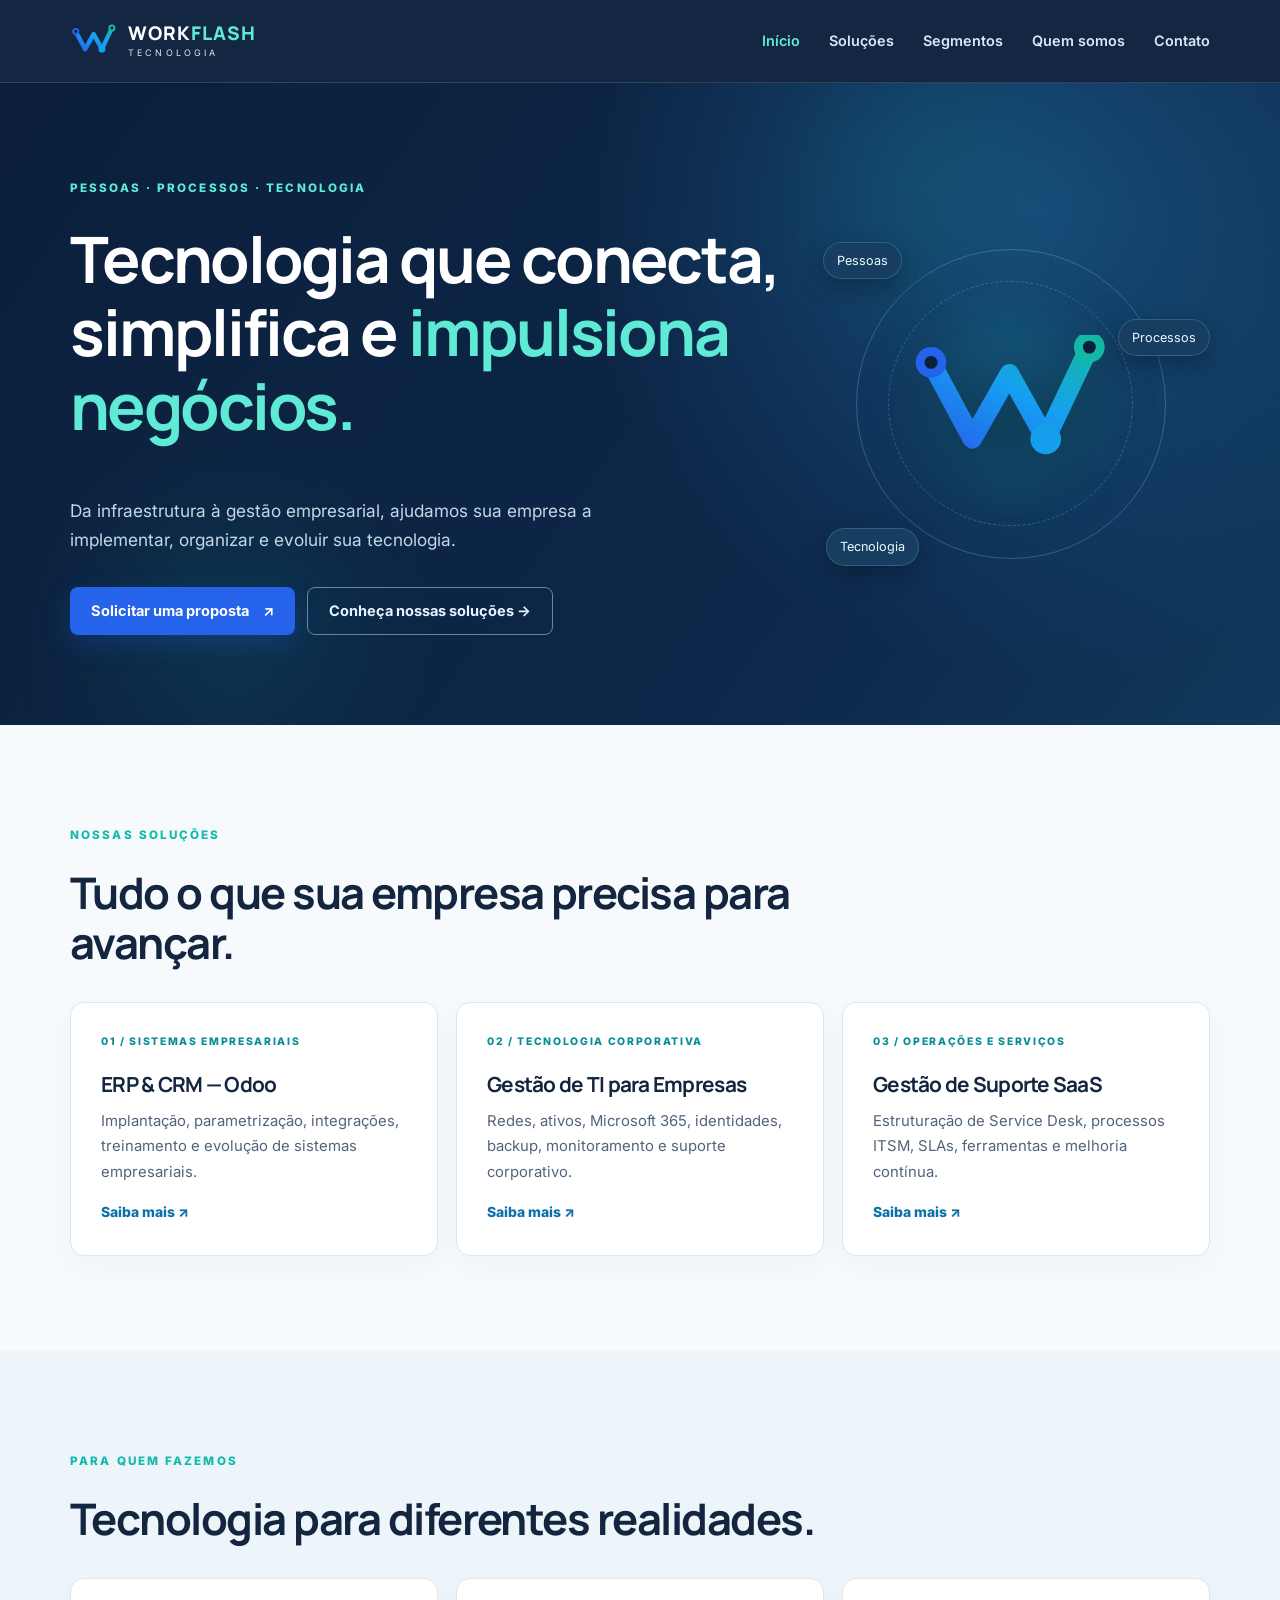
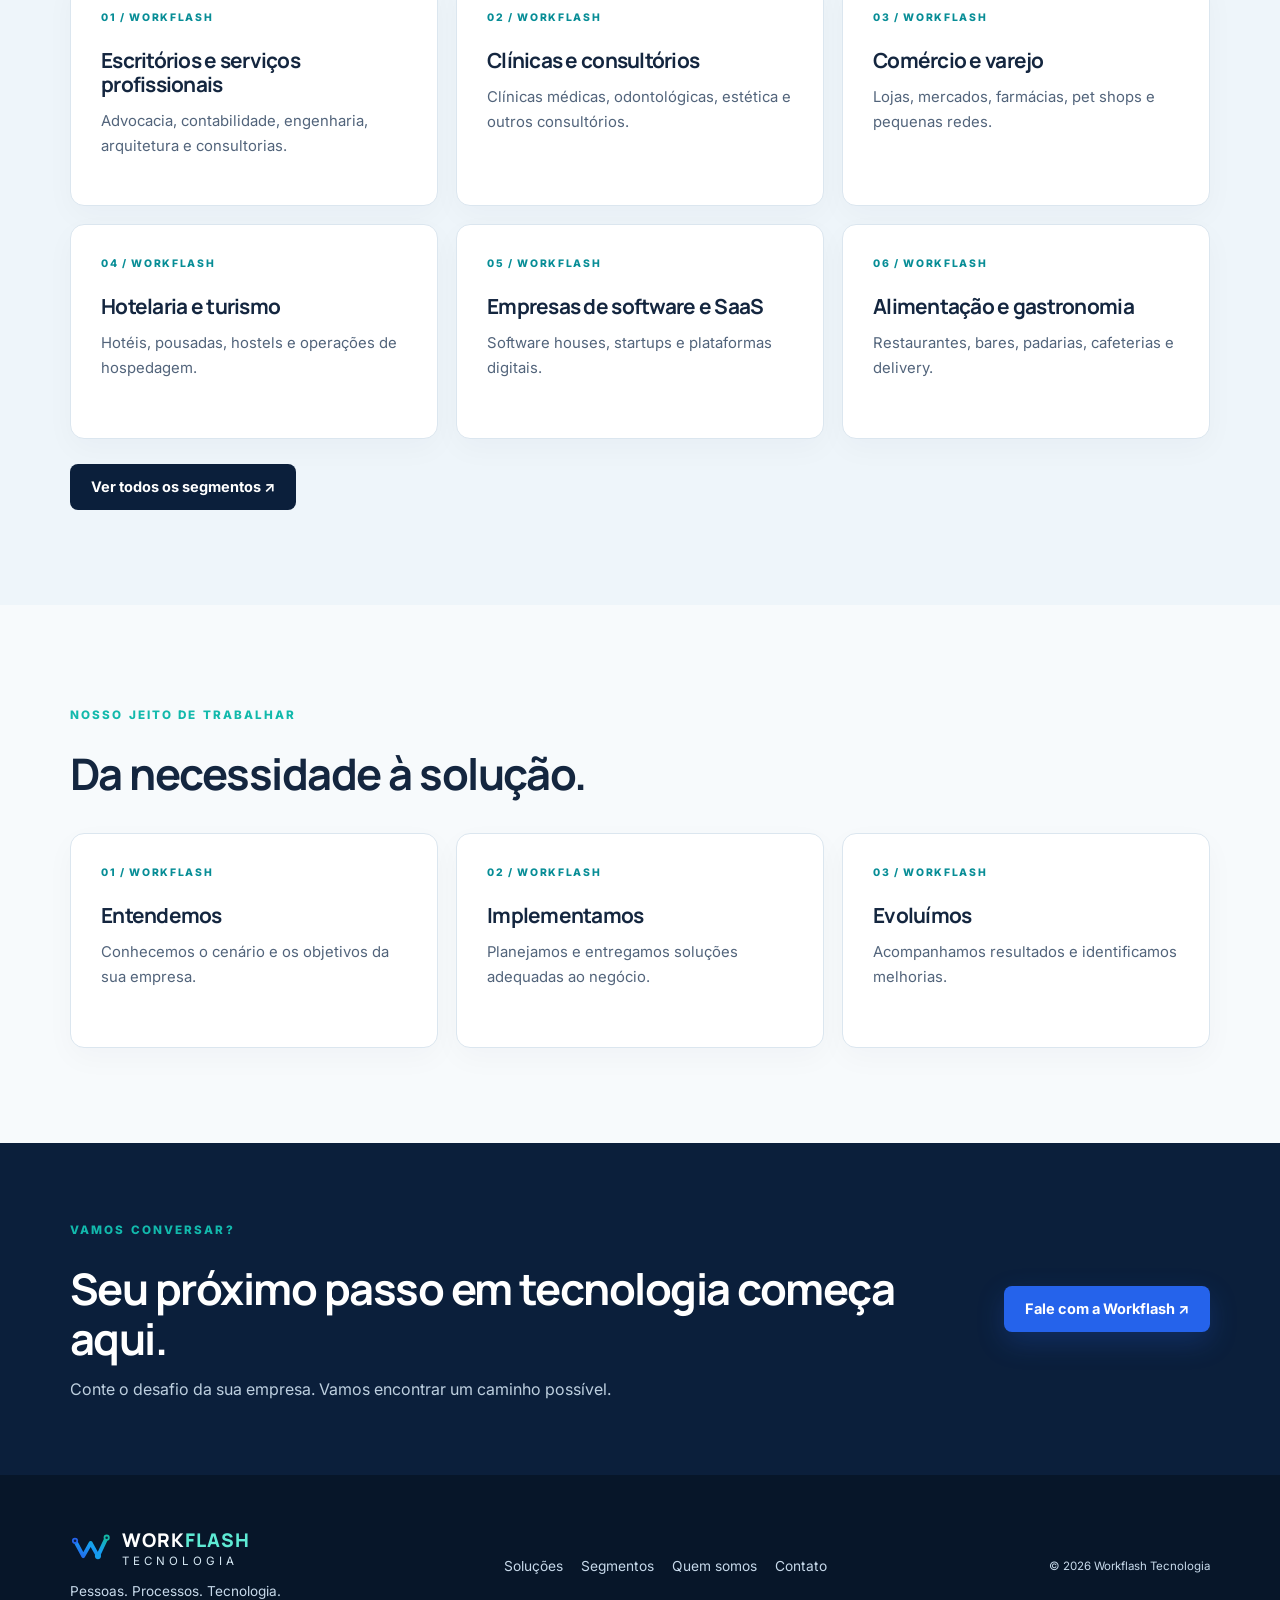
==== commit 060639e7: "Atualiza categorias dos cards de soluções" ====
--- a/index.html
+++ b/index.html
@@ -1 +1,150 @@
-<!doctype html><html lang="pt-BR"><head><meta charset="utf-8"><meta name="viewport" content="width=device-width,initial-scale=1"><meta name="theme-color" content="#0B1F3B"><meta name="description" content="ERP Odoo, gestão de TI, Microsoft 365 e estruturação de suporte SaaS."><title>Soluções de TI para empresas | Workflash Tecnologia</title><link rel="icon" type="image/svg+xml" href="assets/favicon.svg"><link rel="preconnect" href="https://fonts.googleapis.com"><link rel="preconnect" href="https://fonts.gstatic.com" crossorigin><link href="https://fonts.googleapis.com/css2?family=Inter:wght@400;500;600;700&family=Manrope:wght@400;500;600;700;800&display=swap" rel="stylesheet"><link rel="stylesheet" href="styles.css"><script src="script.js" defer></script></head><body><a class="skip" href="#conteudo">Pular para o conteúdo</a><header class="site-header"><div class="container nav-wrap"><a class="brand" href="index.html"><img src="assets/logo-symbol.svg" alt="" width="48" height="42"><span><strong>WORK<span>FLASH</span></strong><small>TECNOLOGIA</small></span></a><button class="menu-toggle" aria-expanded="false" aria-controls="main-nav" aria-label="Abrir menu"><span></span><span></span><span></span></button><nav id="main-nav" class="main-nav" aria-label="Navegação principal"><a class="active" href="index.html">Início</a><a class="" href="solucoes.html">Soluções</a><a class="" href="segmentos.html">Segmentos</a><a class="" href="quem-somos.html">Quem somos</a><a class="" href="contato.html">Contato</a></nav></div></header><main id="conteudo"><section class="hero hero-home"><div class="glow glow-a"></div><div class="glow glow-b"></div><div class="container hero-grid"><div class="hero-copy"><span class="eyebrow">PESSOAS · PROCESSOS · TECNOLOGIA</span><h1>Tecnologia que conecta, simplifica e <em>impulsiona negócios.</em></h1><p>Da infraestrutura à gestão empresarial, ajudamos sua empresa a implementar, organizar e evoluir sua tecnologia.</p><div class="actions"><a class="btn primary" href="contato.html">Solicitar uma proposta <span>↗</span></a><a class="btn ghost" href="solucoes.html">Conheça nossas soluções →</a></div></div><div class="hero-art" aria-hidden="true"><div class="orbit one"></div><div class="orbit two"></div><div class="art-halo"></div><img src="assets/logo-symbol.svg" alt="" class="hero-mark"><span class="chip chip1">Pessoas</span><span class="chip chip2">Processos</span><span class="chip chip3">Tecnologia</span></div></div></section><section class="section"><div class="container"><span class="section-label">NOSSAS SOLUÇÕES</span><h2>Tudo o que sua empresa precisa para avançar.</h2><div class="card-grid"><article class="tile"><span class="tile-kicker">01 / WORKFLASH</span><h3>ERP & CRM — Odoo</h3><p>Implantação, parametrização, integrações, treinamento e evolução de sistemas empresariais.</p><a class="text-link" href="odoo.html">Saiba mais <span aria-hidden="true">↗</span></a></article><article class="tile"><span class="tile-kicker">02 / WORKFLASH</span><h3>Gestão de TI para Empresas</h3><p>Redes, ativos, Microsoft 365, identidades, backup, monitoramento e suporte corporativo.</p><a class="text-link" href="gestao-ti.html">Saiba mais <span aria-hidden="true">↗</span></a></article><article class="tile"><span class="tile-kicker">03 / WORKFLASH</span><h3>Gestão de Suporte SaaS</h3><p>Estruturação de Service Desk, processos ITSM, SLAs, ferramentas e melhoria contínua.</p><a class="text-link" href="suporte-saas.html">Saiba mais <span aria-hidden="true">↗</span></a></article></div></div></section><section class="section"><div class="container"><span class="section-label">PARA QUEM FAZEMOS</span><h2>Tecnologia para diferentes realidades.</h2><div class="card-grid"><article class="tile"><span class="tile-kicker">01 / WORKFLASH</span><h3>Escritórios e serviços profissionais</h3><p>Advocacia, contabilidade, engenharia, arquitetura e consultorias.</p></article><article class="tile"><span class="tile-kicker">02 / WORKFLASH</span><h3>Clínicas e consultórios</h3><p>Clínicas médicas, odontológicas, estética e outros consultórios.</p></article><article class="tile"><span class="tile-kicker">03 / WORKFLASH</span><h3>Comércio e varejo</h3><p>Lojas, mercados, farmácias, pet shops e pequenas redes.</p></article><article class="tile"><span class="tile-kicker">04 / WORKFLASH</span><h3>Hotelaria e turismo</h3><p>Hotéis, pousadas, hostels e operações de hospedagem.</p></article><article class="tile"><span class="tile-kicker">05 / WORKFLASH</span><h3>Empresas de software e SaaS</h3><p>Software houses, startups e plataformas digitais.</p></article><article class="tile"><span class="tile-kicker">06 / WORKFLASH</span><h3>Alimentação e gastronomia</h3><p>Restaurantes, bares, padarias, cafeterias e delivery.</p></article></div><div class="section-action"><a class="btn dark" href="segmentos.html">Ver todos os segmentos ↗</a></div></div></section><section class="section"><div class="container"><span class="section-label">NOSSO JEITO DE TRABALHAR</span><h2>Da necessidade à solução.</h2><div class="card-grid"><article class="tile"><span class="tile-kicker">01 / WORKFLASH</span><h3>Entendemos</h3><p>Conhecemos o cenário e os objetivos da sua empresa.</p></article><article class="tile"><span class="tile-kicker">02 / WORKFLASH</span><h3>Implementamos</h3><p>Planejamos e entregamos soluções adequadas ao negócio.</p></article><article class="tile"><span class="tile-kicker">03 / WORKFLASH</span><h3>Evoluímos</h3><p>Acompanhamos resultados e identificamos melhorias.</p></article></div></div></section><section class="cta"><div class="container cta-inner"><div><span class="section-label">VAMOS CONVERSAR?</span><h2>Seu próximo passo em tecnologia começa aqui.</h2><p>Conte o desafio da sua empresa. Vamos encontrar um caminho possível.</p></div><a class="btn primary" href="contato.html">Fale com a Workflash ↗</a></div></section></main><footer><div class="container footer-inner"><div><a class="brand" href="index.html"><img src="assets/logo-symbol.svg" alt="" width="42" height="38"><span><strong>WORK<span>FLASH</span></strong><small>TECNOLOGIA</small></span></a><p>Pessoas. Processos. Tecnologia.</p></div><div><a href="solucoes.html">Soluções</a><a href="segmentos.html">Segmentos</a><a href="quem-somos.html">Quem somos</a><a href="contato.html">Contato</a></div><small>© <span id="year">2026</span> Workflash Tecnologia</small></div></footer></body></html>+<!doctype html>
+<html lang="pt-BR">
+
+<head>
+    <meta charset="utf-8">
+    <meta name="viewport" content="width=device-width,initial-scale=1">
+    <meta name="theme-color" content="#0B1F3B">
+    <meta name="description" content="ERP Odoo, gestão de TI, Microsoft 365 e estruturação de suporte SaaS.">
+    <title>Soluções de TI para empresas | Workflash Tecnologia</title>
+    <link rel="icon" type="image/svg+xml" href="assets/favicon.svg">
+    <link rel="preconnect" href="https://fonts.googleapis.com">
+    <link rel="preconnect" href="https://fonts.gstatic.com" crossorigin>
+    <link
+        href="https://fonts.googleapis.com/css2?family=Inter:wght@400;500;600;700&family=Manrope:wght@400;500;600;700;800&display=swap"
+        rel="stylesheet">
+    <link rel="stylesheet" href="styles.css">
+    <script src="script.js" defer></script>
+</head>
+
+<body><a class="skip" href="#conteudo">Pular para o conteúdo</a>
+    <header class="site-header">
+        <div class="container nav-wrap"><a class="brand" href="index.html"><img src="assets/logo-symbol.svg" alt=""
+                    width="48"
+                    height="42"><span><strong>WORK<span>FLASH</span></strong><small>TECNOLOGIA</small></span></a><button
+                class="menu-toggle" aria-expanded="false" aria-controls="main-nav"
+                aria-label="Abrir menu"><span></span><span></span><span></span></button>
+            <nav id="main-nav" class="main-nav" aria-label="Navegação principal"><a class="active"
+                    href="index.html">Início</a><a class="" href="solucoes.html">Soluções</a><a class=""
+                    href="segmentos.html">Segmentos</a><a class="" href="quem-somos.html">Quem somos</a><a class=""
+                    href="contato.html">Contato</a></nav>
+        </div>
+    </header>
+    <main id="conteudo">
+        <section class="hero hero-home">
+            <div class="glow glow-a"></div>
+            <div class="glow glow-b"></div>
+            <div class="container hero-grid">
+                <div class="hero-copy"><span class="eyebrow">PESSOAS · PROCESSOS · TECNOLOGIA</span>
+                    <h1>Tecnologia que conecta, simplifica e <em>impulsiona negócios.</em></h1>
+                    <p>Da infraestrutura à gestão empresarial, ajudamos sua empresa a implementar, organizar e evoluir
+                        sua tecnologia.</p>
+                    <div class="actions"><a class="btn primary" href="contato.html">Solicitar uma proposta
+                            <span>↗</span></a><a class="btn ghost" href="solucoes.html">Conheça nossas soluções →</a>
+                    </div>
+                </div>
+                <div class="hero-art" aria-hidden="true">
+                    <div class="orbit one"></div>
+                    <div class="orbit two"></div>
+                    <div class="art-halo"></div><img src="assets/logo-symbol.svg" alt="" class="hero-mark"><span
+                        class="chip chip1">Pessoas</span><span class="chip chip2">Processos</span><span
+                        class="chip chip3">Tecnologia</span>
+                </div>
+            </div>
+        </section>
+        <section class="section">
+            <div class="container"><span class="section-label">NOSSAS SOLUÇÕES</span>
+                <h2>Tudo o que sua empresa precisa para avançar.</h2>
+                <div class="card-grid">
+                    <article class="tile"><span class="tile-kicker">01 / SISTEMAS EMPRESARIAIS</span>
+                        <h3>ERP & CRM — Odoo</h3>
+                        <p>Implantação, parametrização, integrações, treinamento e evolução de sistemas empresariais.
+                        </p><a class="text-link" href="odoo.html">Saiba mais <span aria-hidden="true">↗</span></a>
+                    </article>
+                    <article class="tile"><span class="tile-kicker">02 / TECNOLOGIA CORPORATIVA</span>
+                        <h3>Gestão de TI para Empresas</h3>
+                        <p>Redes, ativos, Microsoft 365, identidades, backup, monitoramento e suporte corporativo.</p><a
+                            class="text-link" href="gestao-ti.html">Saiba mais <span aria-hidden="true">↗</span></a>
+                    </article>
+                    <article class="tile"><span class="tile-kicker">03 / OPERAÇÕES E SERVIÇOS</span>
+                        <h3>Gestão de Suporte SaaS</h3>
+                        <p>Estruturação de Service Desk, processos ITSM, SLAs, ferramentas e melhoria contínua.</p><a
+                            class="text-link" href="suporte-saas.html">Saiba mais <span aria-hidden="true">↗</span></a>
+                    </article>
+                </div>
+            </div>
+        </section>
+        <section class="section">
+            <div class="container"><span class="section-label">PARA QUEM FAZEMOS</span>
+                <h2>Tecnologia para diferentes realidades.</h2>
+                <div class="card-grid">
+                    <article class="tile"><span class="tile-kicker">01 / WORKFLASH</span>
+                        <h3>Escritórios e serviços profissionais</h3>
+                        <p>Advocacia, contabilidade, engenharia, arquitetura e consultorias.</p>
+                    </article>
+                    <article class="tile"><span class="tile-kicker">02 / WORKFLASH</span>
+                        <h3>Clínicas e consultórios</h3>
+                        <p>Clínicas médicas, odontológicas, estética e outros consultórios.</p>
+                    </article>
+                    <article class="tile"><span class="tile-kicker">03 / WORKFLASH</span>
+                        <h3>Comércio e varejo</h3>
+                        <p>Lojas, mercados, farmácias, pet shops e pequenas redes.</p>
+                    </article>
+                    <article class="tile"><span class="tile-kicker">04 / WORKFLASH</span>
+                        <h3>Hotelaria e turismo</h3>
+                        <p>Hotéis, pousadas, hostels e operações de hospedagem.</p>
+                    </article>
+                    <article class="tile"><span class="tile-kicker">05 / WORKFLASH</span>
+                        <h3>Empresas de software e SaaS</h3>
+                        <p>Software houses, startups e plataformas digitais.</p>
+                    </article>
+                    <article class="tile"><span class="tile-kicker">06 / WORKFLASH</span>
+                        <h3>Alimentação e gastronomia</h3>
+                        <p>Restaurantes, bares, padarias, cafeterias e delivery.</p>
+                    </article>
+                </div>
+                <div class="section-action"><a class="btn dark" href="segmentos.html">Ver todos os segmentos ↗</a></div>
+            </div>
+        </section>
+        <section class="section">
+            <div class="container"><span class="section-label">NOSSO JEITO DE TRABALHAR</span>
+                <h2>Da necessidade à solução.</h2>
+                <div class="card-grid">
+                    <article class="tile"><span class="tile-kicker">01 / WORKFLASH</span>
+                        <h3>Entendemos</h3>
+                        <p>Conhecemos o cenário e os objetivos da sua empresa.</p>
+                    </article>
+                    <article class="tile"><span class="tile-kicker">02 / WORKFLASH</span>
+                        <h3>Implementamos</h3>
+                        <p>Planejamos e entregamos soluções adequadas ao negócio.</p>
+                    </article>
+                    <article class="tile"><span class="tile-kicker">03 / WORKFLASH</span>
+                        <h3>Evoluímos</h3>
+                        <p>Acompanhamos resultados e identificamos melhorias.</p>
+                    </article>
+                </div>
+            </div>
+        </section>
+        <section class="cta">
+            <div class="container cta-inner">
+                <div><span class="section-label">VAMOS CONVERSAR?</span>
+                    <h2>Seu próximo passo em tecnologia começa aqui.</h2>
+                    <p>Conte o desafio da sua empresa. Vamos encontrar um caminho possível.</p>
+                </div><a class="btn primary" href="contato.html">Fale com a Workflash ↗</a>
+            </div>
+        </section>
+    </main>
+    <footer>
+        <div class="container footer-inner">
+            <div><a class="brand" href="index.html"><img src="assets/logo-symbol.svg" alt="" width="42"
+                        height="38"><span><strong>WORK<span>FLASH</span></strong><small>TECNOLOGIA</small></span></a>
+                <p>Pessoas. Processos. Tecnologia.</p>
+            </div>
+            <div><a href="solucoes.html">Soluções</a><a href="segmentos.html">Segmentos</a><a
+                    href="quem-somos.html">Quem somos</a><a href="contato.html">Contato</a></div><small>© <span
+                    id="year">2026</span> Workflash Tecnologia</small>
+        </div>
+    </footer>
+</body>
+
+</html>
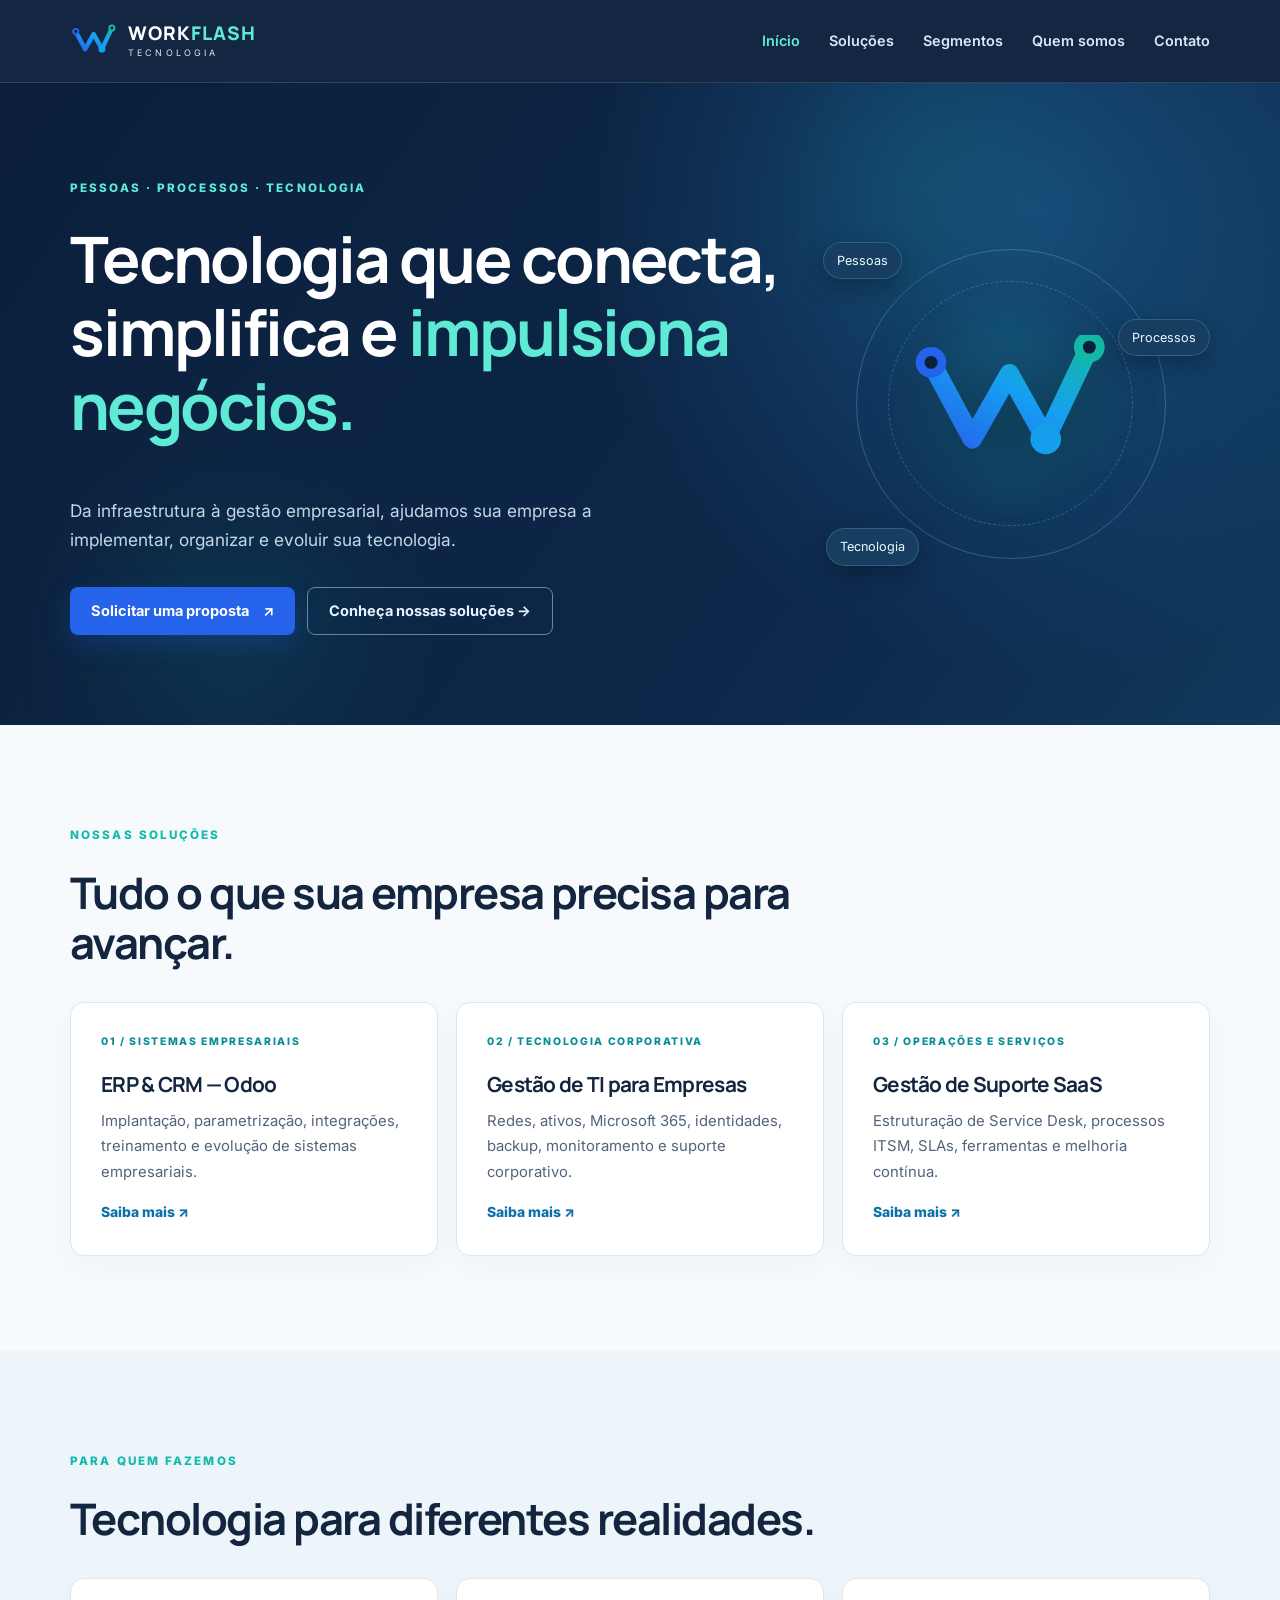
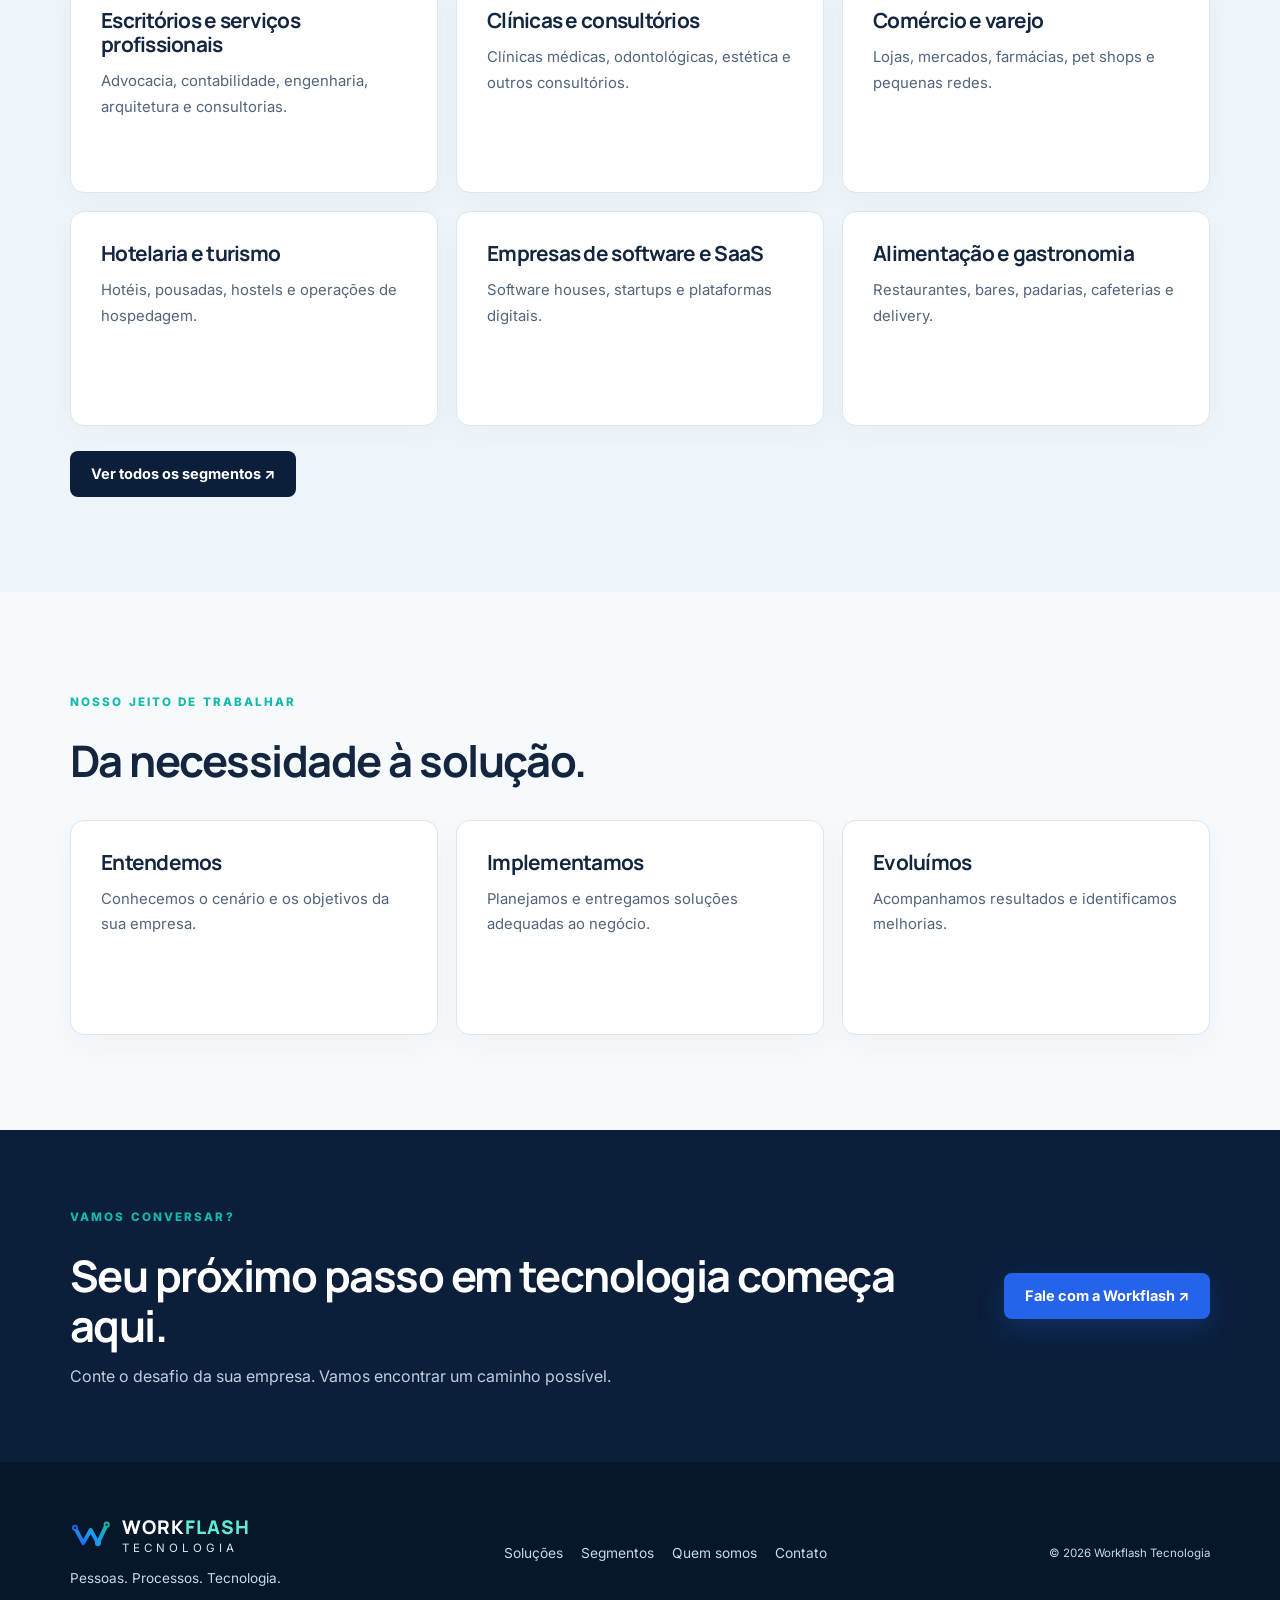
==== commit 333263e6: "Alteraçõs de cards index" ====
--- a/index.html
+++ b/index.html
@@ -78,27 +78,27 @@
             <div class="container"><span class="section-label">PARA QUEM FAZEMOS</span>
                 <h2>Tecnologia para diferentes realidades.</h2>
                 <div class="card-grid">
-                    <article class="tile"><span class="tile-kicker">01 / WORKFLASH</span>
+                    <article class="tile"> <!-- <span class="tile-kicker">01 / WORKFLASH</span> -->
                         <h3>Escritórios e serviços profissionais</h3>
                         <p>Advocacia, contabilidade, engenharia, arquitetura e consultorias.</p>
                     </article>
-                    <article class="tile"><span class="tile-kicker">02 / WORKFLASH</span>
+                    <article class="tile"> <!--<span class="tile-kicker">02 / WORKFLASH</span> -->
                         <h3>Clínicas e consultórios</h3>
                         <p>Clínicas médicas, odontológicas, estética e outros consultórios.</p>
                     </article>
-                    <article class="tile"><span class="tile-kicker">03 / WORKFLASH</span>
+                    <article class="tile"> <!--<span class="tile-kicker">03 / WORKFLASH</span> -->
                         <h3>Comércio e varejo</h3>
                         <p>Lojas, mercados, farmácias, pet shops e pequenas redes.</p>
                     </article>
-                    <article class="tile"><span class="tile-kicker">04 / WORKFLASH</span>
+                    <article class="tile"> <!--<span class="tile-kicker">04 / WORKFLASH</span> -->
                         <h3>Hotelaria e turismo</h3>
                         <p>Hotéis, pousadas, hostels e operações de hospedagem.</p>
                     </article>
-                    <article class="tile"><span class="tile-kicker">05 / WORKFLASH</span>
+                    <article class="tile"> <!--<span class="tile-kicker">05 / WORKFLASH</span>  -->
                         <h3>Empresas de software e SaaS</h3>
                         <p>Software houses, startups e plataformas digitais.</p>
                     </article>
-                    <article class="tile"><span class="tile-kicker">06 / WORKFLASH</span>
+                    <article class="tile"> <!-- <span class="tile-kicker">06 / WORKFLASH</span> -->
                         <h3>Alimentação e gastronomia</h3>
                         <p>Restaurantes, bares, padarias, cafeterias e delivery.</p>
                     </article>
@@ -110,15 +110,15 @@
             <div class="container"><span class="section-label">NOSSO JEITO DE TRABALHAR</span>
                 <h2>Da necessidade à solução.</h2>
                 <div class="card-grid">
-                    <article class="tile"><span class="tile-kicker">01 / WORKFLASH</span>
+                    <article class="tile"> <!--<span class="tile-kicker">01 / WORKFLASH</span> -->
                         <h3>Entendemos</h3>
                         <p>Conhecemos o cenário e os objetivos da sua empresa.</p>
                     </article>
-                    <article class="tile"><span class="tile-kicker">02 / WORKFLASH</span>
+                    <article class="tile"> <!--<span class="tile-kicker">02 / WORKFLASH</span> -->
                         <h3>Implementamos</h3>
                         <p>Planejamos e entregamos soluções adequadas ao negócio.</p>
                     </article>
-                    <article class="tile"><span class="tile-kicker">03 / WORKFLASH</span>
+                    <article class="tile"> <!--<span class="tile-kicker">03 / WORKFLASH</span> -->
                         <h3>Evoluímos</h3>
                         <p>Acompanhamos resultados e identificamos melhorias.</p>
                     </article>
